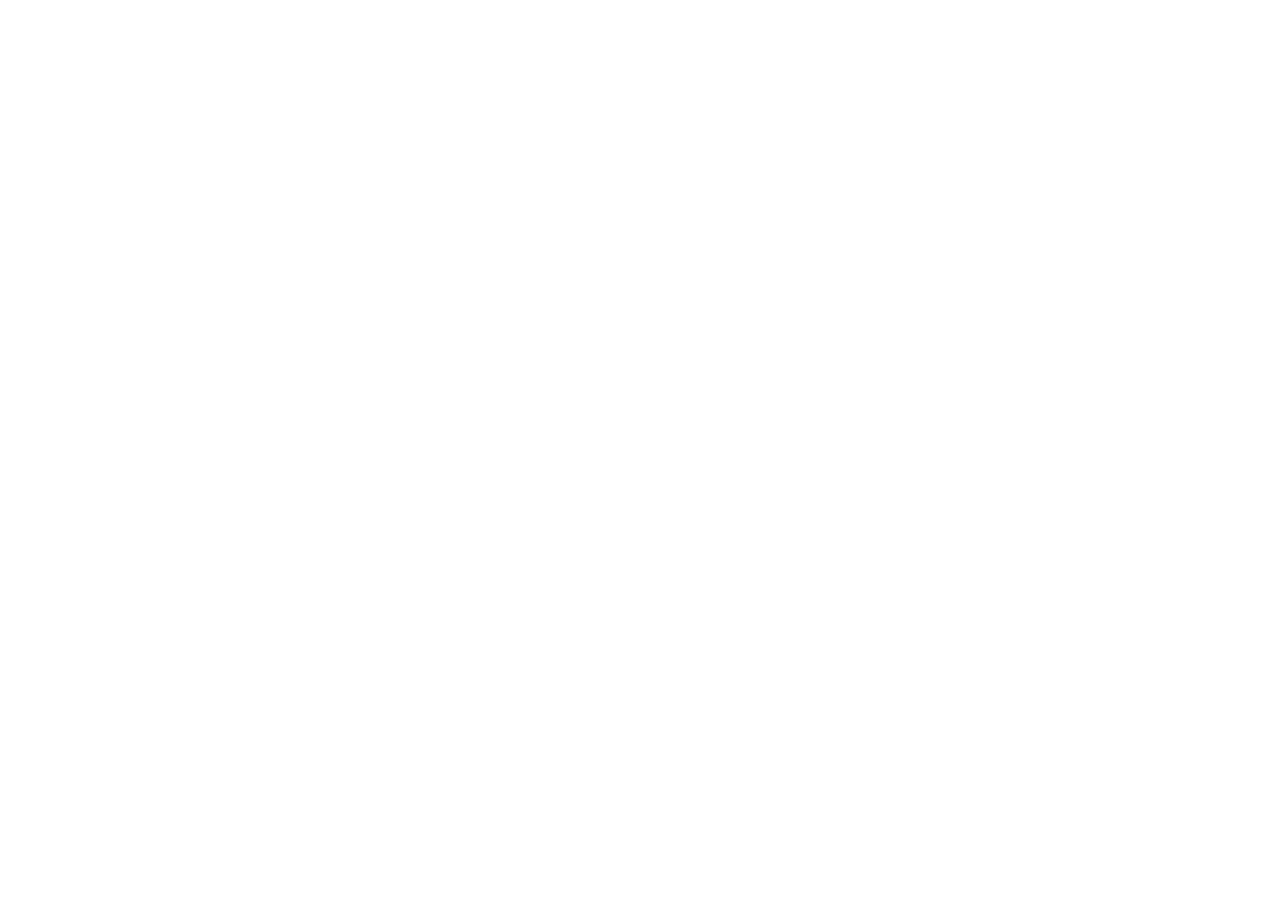
==== index.html @ 6235bc0d "注册和登录功能完成" ====
<!DOCTYPE html>
<html lang="en">
<head>
    <meta charset="UTF-8">
    <meta name="viewport" content="width=device-width, initial-scale=1.0">
    <title>Document</title>
</head>
<body>
    
</body>
</html>
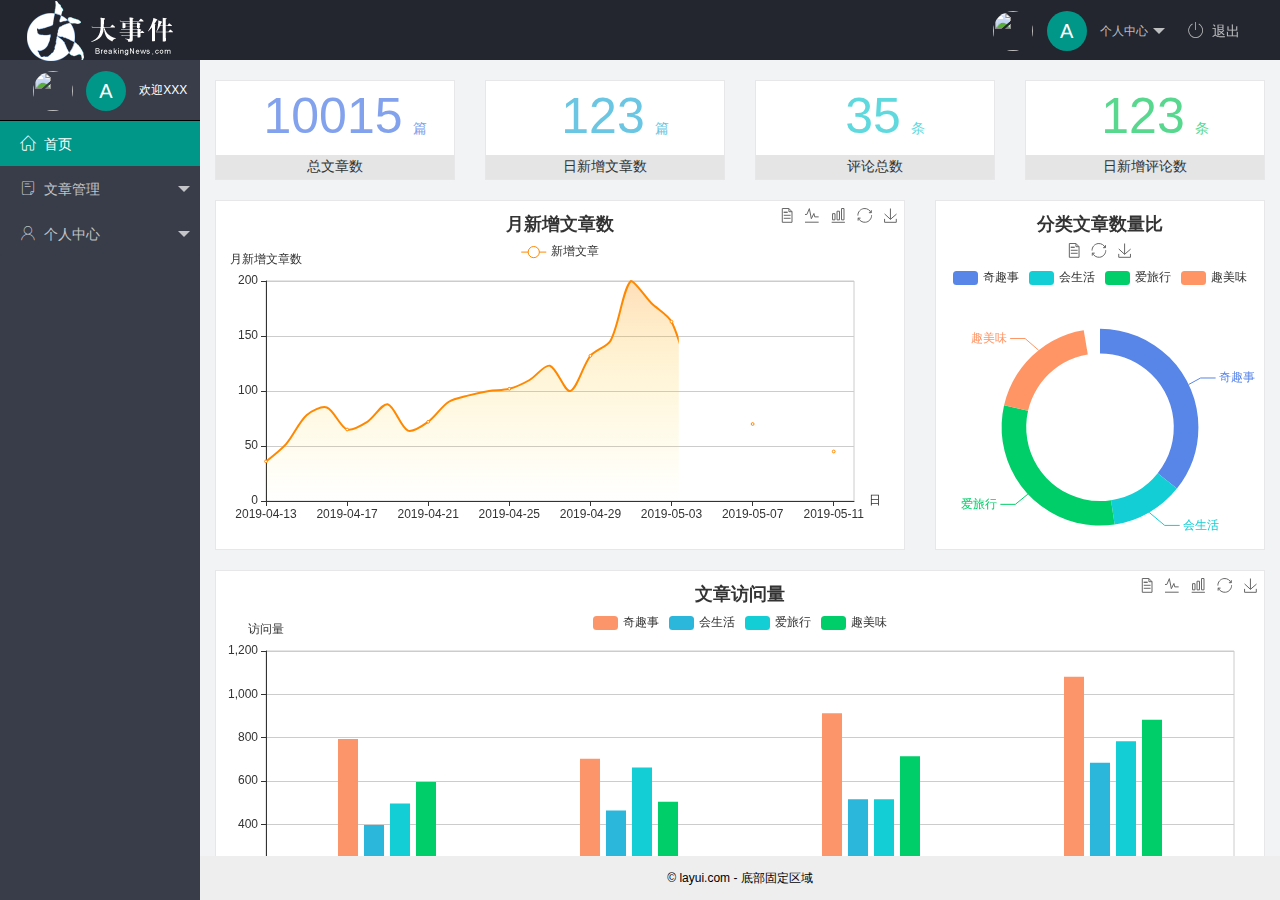
==== commit 7aad724d: "主页功能完成" ====
--- a/index.html
+++ b/index.html
@@ -1,11 +1,97 @@
 <!DOCTYPE html>
-<html lang="en">
+<html>
+
 <head>
-    <meta charset="UTF-8">
-    <meta name="viewport" content="width=device-width, initial-scale=1.0">
-    <title>Document</title>
+    <meta charset="utf-8">
+    <meta name="viewport" content="width=device-width, initial-scale=1, maximum-scale=1">
+    <title>layout 后台大布局 - Layui</title>
+    <!-- 引入layui的 样式 -->
+    <link rel="stylesheet" href="/assets/lib/layui/css/layui.css">
+    <!-- 引入字体图标库 -->
+    <link rel="stylesheet" href="/assets/fonts/iconfont.css">
+    <!-- 引入自己的样式 -->
+    <link rel="stylesheet" href="/assets/css/index.css">
 </head>
-<body>
+
+<body class="layui-layout-body">
+    <div class="layui-layout layui-layout-admin">
+        <div class="layui-header">
+            <!-- 头部左侧 -->
+            <div class="layui-logo">
+                <img src="/assets/images/logo.png" alt="">
+            </div>
+            <!-- 头部区域（可配合layui已有的水平导航） -->
+          
+            <!-- 头部右侧 -->
+            <ul class="layui-nav layui-layout-right">
+                <li class="layui-nav-item">
+                    <a href="javascript:;" class="userinfo">
+                        <img src="http://t.cn/RCzsdCq" class="layui-nav-img">
+                        <span class="text-avatar">A</span>
+                        个人中心
+                    </a>
+                    <dl class="layui-nav-child">
+                        <dd><a href="">基本资料</a></dd>
+                        <dd><a href="">更换头像</a></dd>
+                        <dd><a href="">重置密码</a></dd>
+                    </dl>
+                </li>
+                <li class="layui-nav-item"><a href="javascript:;" id="btnLogout"><span class="iconfont icon-tuichu"></span>退出</a></li>
+            </ul>
+        </div>
+
+        <div class="layui-side layui-bg-black">
+            <div class="layui-side-scroll">
+                <!-- 左侧导航区域（可配合layui已有的垂直导航） -->
+                <!-- 用户信息区 -->
+                <div class="userinfo">
+                    <img src="http://t.cn/RCzsdCq" class="layui-nav-img">
+                    <span class="text-avatar">A</span>
+                    <span id="welcome">欢迎XXX</span>
+                </div>
+                <!-- 互斥标签  收缩兄弟菜单 -->
+                <ul class="layui-nav layui-nav-tree" lay-filter="test" lay-shrink="all">
+                    <li class="layui-nav-item layui-this"><a href="/home/dashboard.html" target="fm"><span class="iconfont icon-home"></span>首页</a></li>
+                    <!-- 去除类  layui-nav-itemed  去除layui-nav-itemed 就不会开始显示 -->
+                    <li class="layui-nav-item ">
+                        <a class="" href="javascript:;"><span class="iconfont icon-16"></span>文章管理</a>
+                        <dl class="layui-nav-child">
+                            <dd><a href="javascript:;"><i class="layui-icon layui-icon-app"></i>文章类别</a></dd>
+                            <dd><a href="javascript:;"><i class="layui-icon layui-icon-app"></i>文章列表</a></dd>
+                            <dd><a href="javascript:;"><i class="layui-icon layui-icon-app"></i>发表文章</a></dd>
+                        </dl>
+                    </li>
+                    <li class="layui-nav-item">
+                        <a href="javascript:;"><span class="iconfont icon-user"></span>个人中心</a>
+                        <dl class="layui-nav-child">
+                            <dd><a href="javascript:;"><i class="layui-icon layui-icon-app"></i>基本资料</a></dd>
+                            <dd><a href="javascript:;"><i class="layui-icon layui-icon-app"></i>更换头像</a></dd>
+                            <dd><a href="javascript:;"><i class="layui-icon layui-icon-app"></i>重置密码</a></dd>
+                        </dl>
+                    </li>
+                </ul>
+            </div>
+        </div>
+
+        <div class="layui-body">
+            <!-- 内容主体区域 -->
+          <iframe name="fm" src="/home/dashboard.html" frameborder="0"></iframe>
+        </div>
+
+        <div class="layui-footer">
+            <!-- 底部固定区域 -->
+            © layui.com - 底部固定区域
+        </div>
+    </div>
+    <!-- 引入layui的js -->
+    <script src="/assets/lib/layui/layui.all.js"></script>
+    <!-- 引入jQuery -->
+    <script src="/assets/lib/jquery.js"></script>
+    <!-- 引入baseAPI -->
+    <script src="/assets/js/baseAPI.js"></script>
+    <!-- 引入自己的js -->
+    <script src="/assets/js/index.js"></script>
     
 </body>
+
 </html>--- a/assets/lib/layui/css/layui.css
+++ b/assets/lib/layui/css/layui.css
@@ -0,0 +1,2 @@
+/** layui-v2.5.5 MIT License By https://www.layui.com */
+ .layui-inline,img{display:inline-block;vertical-align:middle}h1,h2,h3,h4,h5,h6{font-weight:400}.layui-edge,.layui-header,.layui-inline,.layui-main{position:relative}.layui-body,.layui-edge,.layui-elip{overflow:hidden}.layui-btn,.layui-edge,.layui-inline,img{vertical-align:middle}.layui-btn,.layui-disabled,.layui-icon,.layui-unselect{-moz-user-select:none;-webkit-user-select:none;-ms-user-select:none}.layui-elip,.layui-form-checkbox span,.layui-form-pane .layui-form-label{text-overflow:ellipsis;white-space:nowrap}.layui-breadcrumb,.layui-tree-btnGroup{visibility:hidden}blockquote,body,button,dd,div,dl,dt,form,h1,h2,h3,h4,h5,h6,input,li,ol,p,pre,td,textarea,th,ul{margin:0;padding:0;-webkit-tap-highlight-color:rgba(0,0,0,0)}a:active,a:hover{outline:0}img{border:none}li{list-style:none}table{border-collapse:collapse;border-spacing:0}h4,h5,h6{font-size:100%}button,input,optgroup,option,select,textarea{font-family:inherit;font-size:inherit;font-style:inherit;font-weight:inherit;outline:0}pre{white-space:pre-wrap;white-space:-moz-pre-wrap;white-space:-pre-wrap;white-space:-o-pre-wrap;word-wrap:break-word}body{line-height:24px;font:14px Helvetica Neue,Helvetica,PingFang SC,Tahoma,Arial,sans-serif}hr{height:1px;margin:10px 0;border:0;clear:both}a{color:#333;text-decoration:none}a:hover{color:#777}a cite{font-style:normal;*cursor:pointer}.layui-border-box,.layui-border-box *{box-sizing:border-box}.layui-box,.layui-box *{box-sizing:content-box}.layui-clear{clear:both;*zoom:1}.layui-clear:after{content:'\20';clear:both;*zoom:1;display:block;height:0}.layui-inline{*display:inline;*zoom:1}.layui-edge{display:inline-block;width:0;height:0;border-width:6px;border-style:dashed;border-color:transparent}.layui-edge-top{top:-4px;border-bottom-color:#999;border-bottom-style:solid}.layui-edge-right{border-left-color:#999;border-left-style:solid}.layui-edge-bottom{top:2px;border-top-color:#999;border-top-style:solid}.layui-edge-left{border-right-color:#999;border-right-style:solid}.layui-disabled,.layui-disabled:hover{color:#d2d2d2!important;cursor:not-allowed!important}.layui-circle{border-radius:100%}.layui-show{display:block!important}.layui-hide{display:none!important}@font-face{font-family:layui-icon;src:url(../font/iconfont.eot?v=250);src:url(../font/iconfont.eot?v=250#iefix) format('embedded-opentype'),url(../font/iconfont.woff2?v=250) format('woff2'),url(../font/iconfont.woff?v=250) format('woff'),url(../font/iconfont.ttf?v=250) format('truetype'),url(../font/iconfont.svg?v=250#layui-icon) format('svg')}.layui-icon{font-family:layui-icon!important;font-size:16px;font-style:normal;-webkit-font-smoothing:antialiased;-moz-osx-font-smoothing:grayscale}.layui-icon-reply-fill:before{content:"\e611"}.layui-icon-set-fill:before{content:"\e614"}.layui-icon-menu-fill:before{content:"\e60f"}.layui-icon-search:before{content:"\e615"}.layui-icon-share:before{content:"\e641"}.layui-icon-set-sm:before{content:"\e620"}.layui-icon-engine:before{content:"\e628"}.layui-icon-close:before{content:"\1006"}.layui-icon-close-fill:before{content:"\1007"}.layui-icon-chart-screen:before{content:"\e629"}.layui-icon-star:before{content:"\e600"}.layui-icon-circle-dot:before{content:"\e617"}.layui-icon-chat:before{content:"\e606"}.layui-icon-release:before{content:"\e609"}.layui-icon-list:before{content:"\e60a"}.layui-icon-chart:before{content:"\e62c"}.layui-icon-ok-circle:before{content:"\1005"}.layui-icon-layim-theme:before{content:"\e61b"}.layui-icon-table:before{content:"\e62d"}.layui-icon-right:before{content:"\e602"}.layui-icon-left:before{content:"\e603"}.layui-icon-cart-simple:before{content:"\e698"}.layui-icon-face-cry:before{content:"\e69c"}.layui-icon-face-smile:before{content:"\e6af"}.layui-icon-survey:before{content:"\e6b2"}.layui-icon-tree:before{content:"\e62e"}.layui-icon-upload-circle:before{content:"\e62f"}.layui-icon-add-circle:before{content:"\e61f"}.layui-icon-download-circle:before{content:"\e601"}.layui-icon-templeate-1:before{content:"\e630"}.layui-icon-util:before{content:"\e631"}.layui-icon-face-surprised:before{content:"\e664"}.layui-icon-edit:before{content:"\e642"}.layui-icon-speaker:before{content:"\e645"}.layui-icon-down:before{content:"\e61a"}.layui-icon-file:before{content:"\e621"}.layui-icon-layouts:before{content:"\e632"}.layui-icon-rate-half:before{content:"\e6c9"}.layui-icon-add-circle-fine:before{content:"\e608"}.layui-icon-prev-circle:before{content:"\e633"}.layui-icon-read:before{content:"\e705"}.layui-icon-404:before{content:"\e61c"}.layui-icon-carousel:before{content:"\e634"}.layui-icon-help:before{content:"\e607"}.layui-icon-code-circle:before{content:"\e635"}.layui-icon-water:before{content:"\e636"}.layui-icon-username:before{content:"\e66f"}.layui-icon-find-fill:before{content:"\e670"}.layui-icon-about:before{content:"\e60b"}.layui-icon-location:before{content:"\e715"}.layui-icon-up:before{content:"\e619"}.layui-icon-pause:before{content:"\e651"}.layui-icon-date:before{content:"\e637"}.layui-icon-layim-uploadfile:before{content:"\e61d"}.layui-icon-delete:before{content:"\e640"}.layui-icon-play:before{content:"\e652"}.layui-icon-top:before{content:"\e604"}.layui-icon-friends:before{content:"\e612"}.layui-icon-refresh-3:before{content:"\e9aa"}.layui-icon-ok:before{content:"\e605"}.layui-icon-layer:before{content:"\e638"}.layui-icon-face-smile-fine:before{content:"\e60c"}.layui-icon-dollar:before{content:"\e659"}.layui-icon-group:before{content:"\e613"}.layui-icon-layim-download:before{content:"\e61e"}.layui-icon-picture-fine:before{content:"\e60d"}.layui-icon-link:before{content:"\e64c"}.layui-icon-diamond:before{content:"\e735"}.layui-icon-log:before{content:"\e60e"}.layui-icon-rate-solid:before{content:"\e67a"}.layui-icon-fonts-del:before{content:"\e64f"}.layui-icon-unlink:before{content:"\e64d"}.layui-icon-fonts-clear:before{content:"\e639"}.layui-icon-triangle-r:before{content:"\e623"}.layui-icon-circle:before{content:"\e63f"}.layui-icon-radio:before{content:"\e643"}.layui-icon-align-center:before{content:"\e647"}.layui-icon-align-right:before{content:"\e648"}.layui-icon-align-left:before{content:"\e649"}.layui-icon-loading-1:before{content:"\e63e"}.layui-icon-return:before{content:"\e65c"}.layui-icon-fonts-strong:before{content:"\e62b"}.layui-icon-upload:before{content:"\e67c"}.layui-icon-dialogue:before{content:"\e63a"}.layui-icon-video:before{content:"\e6ed"}.layui-icon-headset:before{content:"\e6fc"}.layui-icon-cellphone-fine:before{content:"\e63b"}.layui-icon-add-1:before{content:"\e654"}.layui-icon-face-smile-b:before{content:"\e650"}.layui-icon-fonts-html:before{content:"\e64b"}.layui-icon-form:before{content:"\e63c"}.layui-icon-cart:before{content:"\e657"}.layui-icon-camera-fill:before{content:"\e65d"}.layui-icon-tabs:before{content:"\e62a"}.layui-icon-fonts-code:before{content:"\e64e"}.layui-icon-fire:before{content:"\e756"}.layui-icon-set:before{content:"\e716"}.layui-icon-fonts-u:before{content:"\e646"}.layui-icon-triangle-d:before{content:"\e625"}.layui-icon-tips:before{content:"\e702"}.layui-icon-picture:before{content:"\e64a"}.layui-icon-more-vertical:before{content:"\e671"}.layui-icon-flag:before{content:"\e66c"}.layui-icon-loading:before{content:"\e63d"}.layui-icon-fonts-i:before{content:"\e644"}.layui-icon-refresh-1:before{content:"\e666"}.layui-icon-rmb:before{content:"\e65e"}.layui-icon-home:before{content:"\e68e"}.layui-icon-user:before{content:"\e770"}.layui-icon-notice:before{content:"\e667"}.layui-icon-login-weibo:before{content:"\e675"}.layui-icon-voice:before{content:"\e688"}.layui-icon-upload-drag:before{content:"\e681"}.layui-icon-login-qq:before{content:"\e676"}.layui-icon-snowflake:before{content:"\e6b1"}.layui-icon-file-b:before{content:"\e655"}.layui-icon-template:before{content:"\e663"}.layui-icon-auz:before{content:"\e672"}.layui-icon-console:before{content:"\e665"}.layui-icon-app:before{content:"\e653"}.layui-icon-prev:before{content:"\e65a"}.layui-icon-website:before{content:"\e7ae"}.layui-icon-next:before{content:"\e65b"}.layui-icon-component:before{content:"\e857"}.layui-icon-more:before{content:"\e65f"}.layui-icon-login-wechat:before{content:"\e677"}.layui-icon-shrink-right:before{content:"\e668"}.layui-icon-spread-left:before{content:"\e66b"}.layui-icon-camera:before{content:"\e660"}.layui-icon-note:before{content:"\e66e"}.layui-icon-refresh:before{content:"\e669"}.layui-icon-female:before{content:"\e661"}.layui-icon-male:before{content:"\e662"}.layui-icon-password:before{content:"\e673"}.layui-icon-senior:before{content:"\e674"}.layui-icon-theme:before{content:"\e66a"}.layui-icon-tread:before{content:"\e6c5"}.layui-icon-praise:before{content:"\e6c6"}.layui-icon-star-fill:before{content:"\e658"}.layui-icon-rate:before{content:"\e67b"}.layui-icon-template-1:before{content:"\e656"}.layui-icon-vercode:before{content:"\e679"}.layui-icon-cellphone:before{content:"\e678"}.layui-icon-screen-full:before{content:"\e622"}.layui-icon-screen-restore:before{content:"\e758"}.layui-icon-cols:before{content:"\e610"}.layui-icon-export:before{content:"\e67d"}.layui-icon-print:before{content:"\e66d"}.layui-icon-slider:before{content:"\e714"}.layui-icon-addition:before{content:"\e624"}.layui-icon-subtraction:before{content:"\e67e"}.layui-icon-service:before{content:"\e626"}.layui-icon-transfer:before{content:"\e691"}.layui-main{width:1140px;margin:0 auto}.layui-header{z-index:1000;height:60px}.layui-header a:hover{transition:all .5s;-webkit-transition:all .5s}.layui-side{position:fixed;left:0;top:0;bottom:0;z-index:999;width:200px;overflow-x:hidden}.layui-side-scroll{position:relative;width:220px;height:100%;overflow-x:hidden}.layui-body{position:absolute;left:200px;right:0;top:0;bottom:0;z-index:998;width:auto;overflow-y:auto;box-sizing:border-box}.layui-layout-body{overflow:hidden}.layui-layout-admin .layui-header{background-color:#23262E}.layui-layout-admin .layui-side{top:60px;width:200px;overflow-x:hidden}.layui-layout-admin .layui-body{position:fixed;top:60px;bottom:44px}.layui-layout-admin .layui-main{width:auto;margin:0 15px}.layui-layout-admin .layui-footer{position:fixed;left:200px;right:0;bottom:0;height:44px;line-height:44px;padding:0 15px;background-color:#eee}.layui-layout-admin .layui-logo{position:absolute;left:0;top:0;width:200px;height:100%;line-height:60px;text-align:center;color:#009688;font-size:16px}.layui-layout-admin .layui-header .layui-nav{background:0 0}.layui-layout-left{position:absolute!important;left:200px;top:0}.layui-layout-right{position:absolute!important;right:0;top:0}.layui-container{position:relative;margin:0 auto;padding:0 15px;box-sizing:border-box}.layui-fluid{position:relative;margin:0 auto;padding:0 15px}.layui-row:after,.layui-row:before{content:'';display:block;clear:both}.layui-col-lg1,.layui-col-lg10,.layui-col-lg11,.layui-col-lg12,.layui-col-lg2,.layui-col-lg3,.layui-col-lg4,.layui-col-lg5,.layui-col-lg6,.layui-col-lg7,.layui-col-lg8,.layui-col-lg9,.layui-col-md1,.layui-col-md10,.layui-col-md11,.layui-col-md12,.layui-col-md2,.layui-col-md3,.layui-col-md4,.layui-col-md5,.layui-col-md6,.layui-col-md7,.layui-col-md8,.layui-col-md9,.layui-col-sm1,.layui-col-sm10,.layui-col-sm11,.layui-col-sm12,.layui-col-sm2,.layui-col-sm3,.layui-col-sm4,.layui-col-sm5,.layui-col-sm6,.layui-col-sm7,.layui-col-sm8,.layui-col-sm9,.layui-col-xs1,.layui-col-xs10,.layui-col-xs11,.layui-col-xs12,.layui-col-xs2,.layui-col-xs3,.layui-col-xs4,.layui-col-xs5,.layui-col-xs6,.layui-col-xs7,.layui-col-xs8,.layui-col-xs9{position:relative;display:block;box-sizing:border-box}.layui-col-xs1,.layui-col-xs10,.layui-col-xs11,.layui-col-xs12,.layui-col-xs2,.layui-col-xs3,.layui-col-xs4,.layui-col-xs5,.layui-col-xs6,.layui-col-xs7,.layui-col-xs8,.layui-col-xs9{float:left}.layui-col-xs1{width:8.33333333%}.layui-col-xs2{width:16.66666667%}.layui-col-xs3{width:25%}.layui-col-xs4{width:33.33333333%}.layui-col-xs5{width:41.66666667%}.layui-col-xs6{width:50%}.layui-col-xs7{width:58.33333333%}.layui-col-xs8{width:66.66666667%}.layui-col-xs9{width:75%}.layui-col-xs10{width:83.33333333%}.layui-col-xs11{width:91.66666667%}.layui-col-xs12{width:100%}.layui-col-xs-offset1{margin-left:8.33333333%}.layui-col-xs-offset2{margin-left:16.66666667%}.layui-col-xs-offset3{margin-left:25%}.layui-col-xs-offset4{margin-left:33.33333333%}.layui-col-xs-offset5{margin-left:41.66666667%}.layui-col-xs-offset6{margin-left:50%}.layui-col-xs-offset7{margin-left:58.33333333%}.layui-col-xs-offset8{margin-left:66.66666667%}.layui-col-xs-offset9{margin-left:75%}.layui-col-xs-offset10{margin-left:83.33333333%}.layui-col-xs-offset11{margin-left:91.66666667%}.layui-col-xs-offset12{margin-left:100%}@media screen and (max-width:768px){.layui-hide-xs{display:none!important}.layui-show-xs-block{display:block!important}.layui-show-xs-inline{display:inline!important}.layui-show-xs-inline-block{display:inline-block!important}}@media screen and (min-width:768px){.layui-container{width:750px}.layui-hide-sm{display:none!important}.layui-show-sm-block{display:block!important}.layui-show-sm-inline{display:inline!important}.layui-show-sm-inline-block{display:inline-block!important}.layui-col-sm1,.layui-col-sm10,.layui-col-sm11,.layui-col-sm12,.layui-col-sm2,.layui-col-sm3,.layui-col-sm4,.layui-col-sm5,.layui-col-sm6,.layui-col-sm7,.layui-col-sm8,.layui-col-sm9{float:left}.layui-col-sm1{width:8.33333333%}.layui-col-sm2{width:16.66666667%}.layui-col-sm3{width:25%}.layui-col-sm4{width:33.33333333%}.layui-col-sm5{width:41.66666667%}.layui-col-sm6{width:50%}.layui-col-sm7{width:58.33333333%}.layui-col-sm8{width:66.66666667%}.layui-col-sm9{width:75%}.layui-col-sm10{width:83.33333333%}.layui-col-sm11{width:91.66666667%}.layui-col-sm12{width:100%}.layui-col-sm-offset1{margin-left:8.33333333%}.layui-col-sm-offset2{margin-left:16.66666667%}.layui-col-sm-offset3{margin-left:25%}.layui-col-sm-offset4{margin-left:33.33333333%}.layui-col-sm-offset5{margin-left:41.66666667%}.layui-col-sm-offset6{margin-left:50%}.layui-col-sm-offset7{margin-left:58.33333333%}.layui-col-sm-offset8{margin-left:66.66666667%}.layui-col-sm-offset9{margin-left:75%}.layui-col-sm-offset10{margin-left:83.33333333%}.layui-col-sm-offset11{margin-left:91.66666667%}.layui-col-sm-offset12{margin-left:100%}}@media screen and (min-width:992px){.layui-container{width:970px}.layui-hide-md{display:none!important}.layui-show-md-block{display:block!important}.layui-show-md-inline{display:inline!important}.layui-show-md-inline-block{display:inline-block!important}.layui-col-md1,.layui-col-md10,.layui-col-md11,.layui-col-md12,.layui-col-md2,.layui-col-md3,.layui-col-md4,.layui-col-md5,.layui-col-md6,.layui-col-md7,.layui-col-md8,.layui-col-md9{float:left}.layui-col-md1{width:8.33333333%}.layui-col-md2{width:16.66666667%}.layui-col-md3{width:25%}.layui-col-md4{width:33.33333333%}.layui-col-md5{width:41.66666667%}.layui-col-md6{width:50%}.layui-col-md7{width:58.33333333%}.layui-col-md8{width:66.66666667%}.layui-col-md9{width:75%}.layui-col-md10{width:83.33333333%}.layui-col-md11{width:91.66666667%}.layui-col-md12{width:100%}.layui-col-md-offset1{margin-left:8.33333333%}.layui-col-md-offset2{margin-left:16.66666667%}.layui-col-md-offset3{margin-left:25%}.layui-col-md-offset4{margin-left:33.33333333%}.layui-col-md-offset5{margin-left:41.66666667%}.layui-col-md-offset6{margin-left:50%}.layui-col-md-offset7{margin-left:58.33333333%}.layui-col-md-offset8{margin-left:66.66666667%}.layui-col-md-offset9{margin-left:75%}.layui-col-md-offset10{margin-left:83.33333333%}.layui-col-md-offset11{margin-left:91.66666667%}.layui-col-md-offset12{margin-left:100%}}@media screen and (min-width:1200px){.layui-container{width:1170px}.layui-hide-lg{display:none!important}.layui-show-lg-block{display:block!important}.layui-show-lg-inline{display:inline!important}.layui-show-lg-inline-block{display:inline-block!important}.layui-col-lg1,.layui-col-lg10,.layui-col-lg11,.layui-col-lg12,.layui-col-lg2,.layui-col-lg3,.layui-col-lg4,.layui-col-lg5,.layui-col-lg6,.layui-col-lg7,.layui-col-lg8,.layui-col-lg9{float:left}.layui-col-lg1{width:8.33333333%}.layui-col-lg2{width:16.66666667%}.layui-col-lg3{width:25%}.layui-col-lg4{width:33.33333333%}.layui-col-lg5{width:41.66666667%}.layui-col-lg6{width:50%}.layui-col-lg7{width:58.33333333%}.layui-col-lg8{width:66.66666667%}.layui-col-lg9{width:75%}.layui-col-lg10{width:83.33333333%}.layui-col-lg11{width:91.66666667%}.layui-col-lg12{width:100%}.layui-col-lg-offset1{margin-left:8.33333333%}.layui-col-lg-offset2{margin-left:16.66666667%}.layui-col-lg-offset3{margin-left:25%}.layui-col-lg-offset4{margin-left:33.33333333%}.layui-col-lg-offset5{margin-left:41.66666667%}.layui-col-lg-offset6{margin-left:50%}.layui-col-lg-offset7{margin-left:58.33333333%}.layui-col-lg-offset8{margin-left:66.66666667%}.layui-col-lg-offset9{margin-left:75%}.layui-col-lg-offset10{margin-left:83.33333333%}.layui-col-lg-offset11{margin-left:91.66666667%}.layui-col-lg-offset12{margin-left:100%}}.layui-col-space1{margin:-.5px}.layui-col-space1>*{padding:.5px}.layui-col-space3{margin:-1.5px}.layui-col-space3>*{padding:1.5px}.layui-col-space5{margin:-2.5px}.layui-col-space5>*{padding:2.5px}.layui-col-space8{margin:-3.5px}.layui-col-space8>*{padding:3.5px}.layui-col-space10{margin:-5px}.layui-col-space10>*{padding:5px}.layui-col-space12{margin:-6px}.layui-col-space12>*{padding:6px}.layui-col-space15{margin:-7.5px}.layui-col-space15>*{padding:7.5px}.layui-col-space18{margin:-9px}.layui-col-space18>*{padding:9px}.layui-col-space20{margin:-10px}.layui-col-space20>*{padding:10px}.layui-col-space22{margin:-11px}.layui-col-space22>*{padding:11px}.layui-col-space25{margin:-12.5px}.layui-col-space25>*{padding:12.5px}.layui-col-space30{margin:-15px}.layui-col-space30>*{padding:15px}.layui-btn,.layui-input,.layui-select,.layui-textarea,.layui-upload-button{outline:0;-webkit-appearance:none;transition:all .3s;-webkit-transition:all .3s;box-sizing:border-box}.layui-elem-quote{margin-bottom:10px;padding:15px;line-height:22px;border-left:5px solid #009688;border-radius:0 2px 2px 0;background-color:#f2f2f2}.layui-quote-nm{border-style:solid;border-width:1px 1px 1px 5px;background:0 0}.layui-elem-field{margin-bottom:10px;padding:0;border-width:1px;border-style:solid}.layui-elem-field legend{margin-left:20px;padding:0 10px;font-size:20px;font-weight:300}.layui-field-title{margin:10px 0 20px;border-width:1px 0 0}.layui-field-box{padding:10px 15px}.layui-field-title .layui-field-box{padding:10px 0}.layui-progress{position:relative;height:6px;border-radius:20px;background-color:#e2e2e2}.layui-progress-bar{position:absolute;left:0;top:0;width:0;max-width:100%;height:6px;border-radius:20px;text-align:right;background-color:#5FB878;transition:all .3s;-webkit-transition:all .3s}.layui-progress-big,.layui-progress-big .layui-progress-bar{height:18px;line-height:18px}.layui-progress-text{position:relative;top:-20px;line-height:18px;font-size:12px;color:#666}.layui-progress-big .layui-progress-text{position:static;padding:0 10px;color:#fff}.layui-collapse{border-width:1px;border-style:solid;border-radius:2px}.layui-colla-content,.layui-colla-item{border-top-width:1px;border-top-style:solid}.layui-colla-item:first-child{border-top:none}.layui-colla-title{position:relative;height:42px;line-height:42px;padding:0 15px 0 35px;color:#333;background-color:#f2f2f2;cursor:pointer;font-size:14px;overflow:hidden}.layui-colla-content{display:none;padding:10px 15px;line-height:22px;color:#666}.layui-colla-icon{position:absolute;left:15px;top:0;font-size:14px}.layui-card{margin-bottom:15px;border-radius:2px;background-color:#fff;box-shadow:0 1px 2px 0 rgba(0,0,0,.05)}.layui-card:last-child{margin-bottom:0}.layui-card-header{position:relative;height:42px;line-height:42px;padding:0 15px;border-bottom:1px solid #f6f6f6;color:#333;border-radius:2px 2px 0 0;font-size:14px}.layui-bg-black,.layui-bg-blue,.layui-bg-cyan,.layui-bg-green,.layui-bg-orange,.layui-bg-red{color:#fff!important}.layui-card-body{position:relative;padding:10px 15px;line-height:24px}.layui-card-body[pad15]{padding:15px}.layui-card-body[pad20]{padding:20px}.layui-card-body .layui-table{margin:5px 0}.layui-card .layui-tab{margin:0}.layui-panel-window{position:relative;padding:15px;border-radius:0;border-top:5px solid #E6E6E6;background-color:#fff}.layui-auxiliar-moving{position:fixed;left:0;right:0;top:0;bottom:0;width:100%;height:100%;background:0 0;z-index:9999999999}.layui-form-label,.layui-form-mid,.layui-form-select,.layui-input-block,.layui-input-inline,.layui-textarea{position:relative}.layui-bg-red{background-color:#FF5722!important}.layui-bg-orange{background-color:#FFB800!important}.layui-bg-green{background-color:#009688!important}.layui-bg-cyan{background-color:#2F4056!important}.layui-bg-blue{background-color:#1E9FFF!important}.layui-bg-black{background-color:#393D49!important}.layui-bg-gray{background-color:#eee!important;color:#666!important}.layui-badge-rim,.layui-colla-content,.layui-colla-item,.layui-collapse,.layui-elem-field,.layui-form-pane .layui-form-item[pane],.layui-form-pane .layui-form-label,.layui-input,.layui-layedit,.layui-layedit-tool,.layui-quote-nm,.layui-select,.layui-tab-bar,.layui-tab-card,.layui-tab-title,.layui-tab-title .layui-this:after,.layui-textarea{border-color:#e6e6e6}.layui-timeline-item:before,hr{background-color:#e6e6e6}.layui-text{line-height:22px;font-size:14px;color:#666}.layui-text h1,.layui-text h2,.layui-text h3{font-weight:500;color:#333}.layui-text h1{font-size:30px}.layui-text h2{font-size:24px}.layui-text h3{font-size:18px}.layui-text a:not(.layui-btn){color:#01AAED}.layui-text a:not(.layui-btn):hover{text-decoration:underline}.layui-text ul{padding:5px 0 5px 15px}.layui-text ul li{margin-top:5px;list-style-type:disc}.layui-text em,.layui-word-aux{color:#999!important;padding:0 5px!important}.layui-btn{display:inline-block;height:38px;line-height:38px;padding:0 18px;background-color:#009688;color:#fff;white-space:nowrap;text-align:center;font-size:14px;border:none;border-radius:2px;cursor:pointer}.layui-btn:hover{opacity:.8;filter:alpha(opacity=80);color:#fff}.layui-btn:active{opacity:1;filter:alpha(opacity=100)}.layui-btn+.layui-btn{margin-left:10px}.layui-btn-container{font-size:0}.layui-btn-container .layui-btn{margin-right:10px;margin-bottom:10px}.layui-btn-container .layui-btn+.layui-btn{margin-left:0}.layui-table .layui-btn-container .layui-btn{margin-bottom:9px}.layui-btn-radius{border-radius:100px}.layui-btn .layui-icon{margin-right:3px;font-size:18px;vertical-align:bottom;vertical-align:middle\9}.layui-btn-primary{border:1px solid #C9C9C9;background-color:#fff;color:#555}.layui-btn-primary:hover{border-color:#009688;color:#333}.layui-btn-normal{background-color:#1E9FFF}.layui-btn-warm{background-color:#FFB800}.layui-btn-danger{background-color:#FF5722}.layui-btn-checked{background-color:#5FB878}.layui-btn-disabled,.layui-btn-disabled:active,.layui-btn-disabled:hover{border:1px solid #e6e6e6;background-color:#FBFBFB;color:#C9C9C9;cursor:not-allowed;opacity:1}.layui-btn-lg{height:44px;line-height:44px;padding:0 25px;font-size:16px}.layui-btn-sm{height:30px;line-height:30px;padding:0 10px;font-size:12px}.layui-btn-sm i{font-size:16px!important}.layui-btn-xs{height:22px;line-height:22px;padding:0 5px;font-size:12px}.layui-btn-xs i{font-size:14px!important}.layui-btn-group{display:inline-block;vertical-align:middle;font-size:0}.layui-btn-group .layui-btn{margin-left:0!important;margin-right:0!important;border-left:1px solid rgba(255,255,255,.5);border-radius:0}.layui-btn-group .layui-btn-primary{border-left:none}.layui-btn-group .layui-btn-primary:hover{border-color:#C9C9C9;color:#009688}.layui-btn-group .layui-btn:first-child{border-left:none;border-radius:2px 0 0 2px}.layui-btn-group .layui-btn-primary:first-child{border-left:1px solid #c9c9c9}.layui-btn-group .layui-btn:last-child{border-radius:0 2px 2px 0}.layui-btn-group .layui-btn+.layui-btn{margin-left:0}.layui-btn-group+.layui-btn-group{margin-left:10px}.layui-btn-fluid{width:100%}.layui-input,.layui-select,.layui-textarea{height:38px;line-height:1.3;line-height:38px\9;border-width:1px;border-style:solid;background-color:#fff;border-radius:2px}.layui-input::-webkit-input-placeholder,.layui-select::-webkit-input-placeholder,.layui-textarea::-webkit-input-placeholder{line-height:1.3}.layui-input,.layui-textarea{display:block;width:100%;padding-left:10px}.layui-input:hover,.layui-textarea:hover{border-color:#D2D2D2!important}.layui-input:focus,.layui-textarea:focus{border-color:#C9C9C9!important}.layui-textarea{min-height:100px;height:auto;line-height:20px;padding:6px 10px;resize:vertical}.layui-select{padding:0 10px}.layui-form input[type=checkbox],.layui-form input[type=radio],.layui-form select{display:none}.layui-form [lay-ignore]{display:initial}.layui-form-item{margin-bottom:15px;clear:both;*zoom:1}.layui-form-item:after{content:'\20';clear:both;*zoom:1;display:block;height:0}.layui-form-label{float:left;display:block;padding:9px 15px;width:80px;font-weight:400;line-height:20px;text-align:right}.layui-form-label-col{display:block;float:none;padding:9px 0;line-height:20px;text-align:left}.layui-form-item .layui-inline{margin-bottom:5px;margin-right:10px}.layui-input-block{margin-left:110px;min-height:36px}.layui-input-inline{display:inline-block;vertical-align:middle}.layui-form-item .layui-input-inline{float:left;width:190px;margin-right:10px}.layui-form-text .layui-input-inline{width:auto}.layui-form-mid{float:left;display:block;padding:9px 0!important;line-height:20px;margin-right:10px}.layui-form-danger+.layui-form-select .layui-input,.layui-form-danger:focus{border-color:#FF5722!important}.layui-form-select .layui-input{padding-right:30px;cursor:pointer}.layui-form-select .layui-edge{position:absolute;right:10px;top:50%;margin-top:-3px;cursor:pointer;border-width:6px;border-top-color:#c2c2c2;border-top-style:solid;transition:all .3s;-webkit-transition:all .3s}.layui-form-select dl{display:none;position:absolute;left:0;top:42px;padding:5px 0;z-index:899;min-width:100%;border:1px solid #d2d2d2;max-height:300px;overflow-y:auto;background-color:#fff;border-radius:2px;box-shadow:0 2px 4px rgba(0,0,0,.12);box-sizing:border-box}.layui-form-select dl dd,.layui-form-select dl dt{padding:0 10px;line-height:36px;white-space:nowrap;overflow:hidden;text-overflow:ellipsis}.layui-form-select dl dt{font-size:12px;color:#999}.layui-form-select dl dd{cursor:pointer}.layui-form-select dl dd:hover{background-color:#f2f2f2;-webkit-transition:.5s all;transition:.5s all}.layui-form-select .layui-select-group dd{padding-left:20px}.layui-form-select dl dd.layui-select-tips{padding-left:10px!important;color:#999}.layui-form-select dl dd.layui-this{background-color:#5FB878;color:#fff}.layui-form-checkbox,.layui-form-select dl dd.layui-disabled{background-color:#fff}.layui-form-selected dl{display:block}.layui-form-checkbox,.layui-form-checkbox *,.layui-form-switch{display:inline-block;vertical-align:middle}.layui-form-selected .layui-edge{margin-top:-9px;-webkit-transform:rotate(180deg);transform:rotate(180deg);margin-top:-3px\9}:root .layui-form-selected .layui-edge{margin-top:-9px\0/IE9}.layui-form-selectup dl{top:auto;bottom:42px}.layui-select-none{margin:5px 0;text-align:center;color:#999}.layui-select-disabled .layui-disabled{border-color:#eee!important}.layui-select-disabled .layui-edge{border-top-color:#d2d2d2}.layui-form-checkbox{position:relative;height:30px;line-height:30px;margin-right:10px;padding-right:30px;cursor:pointer;font-size:0;-webkit-transition:.1s linear;transition:.1s linear;box-sizing:border-box}.layui-form-checkbox span{padding:0 10px;height:100%;font-size:14px;border-radius:2px 0 0 2px;background-color:#d2d2d2;color:#fff;overflow:hidden}.layui-form-checkbox:hover span{background-color:#c2c2c2}.layui-form-checkbox i{position:absolute;right:0;top:0;width:30px;height:28px;border:1px solid #d2d2d2;border-left:none;border-radius:0 2px 2px 0;color:#fff;font-size:20px;text-align:center}.layui-form-checkbox:hover i{border-color:#c2c2c2;color:#c2c2c2}.layui-form-checked,.layui-form-checked:hover{border-color:#5FB878}.layui-form-checked span,.layui-form-checked:hover span{background-color:#5FB878}.layui-form-checked i,.layui-form-checked:hover i{color:#5FB878}.layui-form-item .layui-form-checkbox{margin-top:4px}.layui-form-checkbox[lay-skin=primary]{height:auto!important;line-height:normal!important;min-width:18px;min-height:18px;border:none!important;margin-right:0;padding-left:28px;padding-right:0;background:0 0}.layui-form-checkbox[lay-skin=primary] span{padding-left:0;padding-right:15px;line-height:18px;background:0 0;color:#666}.layui-form-checkbox[lay-skin=primary] i{right:auto;left:0;width:16px;height:16px;line-height:16px;border:1px solid #d2d2d2;font-size:12px;border-radius:2px;background-color:#fff;-webkit-transition:.1s linear;transition:.1s linear}.layui-form-checkbox[lay-skin=primary]:hover i{border-color:#5FB878;color:#fff}.layui-form-checked[lay-skin=primary] i{border-color:#5FB878!important;background-color:#5FB878;color:#fff}.layui-checkbox-disbaled[lay-skin=primary] span{background:0 0!important;color:#c2c2c2}.layui-checkbox-disbaled[lay-skin=primary]:hover i{border-color:#d2d2d2}.layui-form-item .layui-form-checkbox[lay-skin=primary]{margin-top:10px}.layui-form-switch{position:relative;height:22px;line-height:22px;min-width:35px;padding:0 5px;margin-top:8px;border:1px solid #d2d2d2;border-radius:20px;cursor:pointer;background-color:#fff;-webkit-transition:.1s linear;transition:.1s linear}.layui-form-switch i{position:absolute;left:5px;top:3px;width:16px;height:16px;border-radius:20px;background-color:#d2d2d2;-webkit-transition:.1s linear;transition:.1s linear}.layui-form-switch em{position:relative;top:0;width:25px;margin-left:21px;padding:0!important;text-align:center!important;color:#999!important;font-style:normal!important;font-size:12px}.layui-form-onswitch{border-color:#5FB878;background-color:#5FB878}.layui-checkbox-disbaled,.layui-checkbox-disbaled i{border-color:#e2e2e2!important}.layui-form-onswitch i{left:100%;margin-left:-21px;background-color:#fff}.layui-form-onswitch em{margin-left:5px;margin-right:21px;color:#fff!important}.layui-checkbox-disbaled span{background-color:#e2e2e2!important}.layui-checkbox-disbaled:hover i{color:#fff!important}[lay-radio]{display:none}.layui-form-radio,.layui-form-radio *{display:inline-block;vertical-align:middle}.layui-form-radio{line-height:28px;margin:6px 10px 0 0;padding-right:10px;cursor:pointer;font-size:0}.layui-form-radio *{font-size:14px}.layui-form-radio>i{margin-right:8px;font-size:22px;color:#c2c2c2}.layui-form-radio>i:hover,.layui-form-radioed>i{color:#5FB878}.layui-radio-disbaled>i{color:#e2e2e2!important}.layui-form-pane .layui-form-label{width:110px;padding:8px 15px;height:38px;line-height:20px;border-width:1px;border-style:solid;border-radius:2px 0 0 2px;text-align:center;background-color:#FBFBFB;overflow:hidden;box-sizing:border-box}.layui-form-pane .layui-input-inline{margin-left:-1px}.layui-form-pane .layui-input-block{margin-left:110px;left:-1px}.layui-form-pane .layui-input{border-radius:0 2px 2px 0}.layui-form-pane .layui-form-text .layui-form-label{float:none;width:100%;border-radius:2px;box-sizing:border-box;text-align:left}.layui-form-pane .layui-form-text .layui-input-inline{display:block;margin:0;top:-1px;clear:both}.layui-form-pane .layui-form-text .layui-input-block{margin:0;left:0;top:-1px}.layui-form-pane .layui-form-text .layui-textarea{min-height:100px;border-radius:0 0 2px 2px}.layui-form-pane .layui-form-checkbox{margin:4px 0 4px 10px}.layui-form-pane .layui-form-radio,.layui-form-pane .layui-form-switch{margin-top:6px;margin-left:10px}.layui-form-pane .layui-form-item[pane]{position:relative;border-width:1px;border-style:solid}.layui-form-pane .layui-form-item[pane] .layui-form-label{position:absolute;left:0;top:0;height:100%;border-width:0 1px 0 0}.layui-form-pane .layui-form-item[pane] .layui-input-inline{margin-left:110px}@media screen and (max-width:450px){.layui-form-item .layui-form-label{text-overflow:ellipsis;overflow:hidden;white-space:nowrap}.layui-form-item .layui-inline{display:block;margin-right:0;margin-bottom:20px;clear:both}.layui-form-item .layui-inline:after{content:'\20';clear:both;display:block;height:0}.layui-form-item .layui-input-inline{display:block;float:none;left:-3px;width:auto;margin:0 0 10px 112px}.layui-form-item .layui-input-inline+.layui-form-mid{margin-left:110px;top:-5px;padding:0}.layui-form-item .layui-form-checkbox{margin-right:5px;margin-bottom:5px}}.layui-layedit{border-width:1px;border-style:solid;border-radius:2px}.layui-layedit-tool{padding:3px 5px;border-bottom-width:1px;border-bottom-style:solid;font-size:0}.layedit-tool-fixed{position:fixed;top:0;border-top:1px solid #e2e2e2}.layui-layedit-tool .layedit-tool-mid,.layui-layedit-tool .layui-icon{display:inline-block;vertical-align:middle;text-align:center;font-size:14px}.layui-layedit-tool .layui-icon{position:relative;width:32px;height:30px;line-height:30px;margin:3px 5px;color:#777;cursor:pointer;border-radius:2px}.layui-layedit-tool .layui-icon:hover{color:#393D49}.layui-layedit-tool .layui-icon:active{color:#000}.layui-layedit-tool .layedit-tool-active{background-color:#e2e2e2;color:#000}.layui-layedit-tool .layui-disabled,.layui-layedit-tool .layui-disabled:hover{color:#d2d2d2;cursor:not-allowed}.layui-layedit-tool .layedit-tool-mid{width:1px;height:18px;margin:0 10px;background-color:#d2d2d2}.layedit-tool-html{width:50px!important;font-size:30px!important}.layedit-tool-b,.layedit-tool-code,.layedit-tool-help{font-size:16px!important}.layedit-tool-d,.layedit-tool-face,.layedit-tool-image,.layedit-tool-unlink{font-size:18px!important}.layedit-tool-image input{position:absolute;font-size:0;left:0;top:0;width:100%;height:100%;opacity:.01;filter:Alpha(opacity=1);cursor:pointer}.layui-layedit-iframe iframe{display:block;width:100%}#LAY_layedit_code{overflow:hidden}.layui-laypage{display:inline-block;*display:inline;*zoom:1;vertical-align:middle;margin:10px 0;font-size:0}.layui-laypage>a:first-child,.layui-laypage>a:first-child em{border-radius:2px 0 0 2px}.layui-laypage>a:last-child,.layui-laypage>a:last-child em{border-radius:0 2px 2px 0}.layui-laypage>:first-child{margin-left:0!important}.layui-laypage>:last-child{margin-right:0!important}.layui-laypage a,.layui-laypage button,.layui-laypage input,.layui-laypage select,.layui-laypage span{border:1px solid #e2e2e2}.layui-laypage a,.layui-laypage span{display:inline-block;*display:inline;*zoom:1;vertical-align:middle;padding:0 15px;height:28px;line-height:28px;margin:0 -1px 5px 0;background-color:#fff;color:#333;font-size:12px}.layui-flow-more a *,.layui-laypage input,.layui-table-view select[lay-ignore]{display:inline-block}.layui-laypage a:hover{color:#009688}.layui-laypage em{font-style:normal}.layui-laypage .layui-laypage-spr{color:#999;font-weight:700}.layui-laypage a{text-decoration:none}.layui-laypage .layui-laypage-curr{position:relative}.layui-laypage .layui-laypage-curr em{position:relative;color:#fff}.layui-laypage .layui-laypage-curr .layui-laypage-em{position:absolute;left:-1px;top:-1px;padding:1px;width:100%;height:100%;background-color:#009688}.layui-laypage-em{border-radius:2px}.layui-laypage-next em,.layui-laypage-prev em{font-family:Sim sun;font-size:16px}.layui-laypage .layui-laypage-count,.layui-laypage .layui-laypage-limits,.layui-laypage .layui-laypage-refresh,.layui-laypage .layui-laypage-skip{margin-left:10px;margin-right:10px;padding:0;border:none}.layui-laypage .layui-laypage-limits,.layui-laypage .layui-laypage-refresh{vertical-align:top}.layui-laypage .layui-laypage-refresh i{font-size:18px;cursor:pointer}.layui-laypage select{height:22px;padding:3px;border-radius:2px;cursor:pointer}.layui-laypage .layui-laypage-skip{height:30px;line-height:30px;color:#999}.layui-laypage button,.layui-laypage input{height:30px;line-height:30px;border-radius:2px;vertical-align:top;background-color:#fff;box-sizing:border-box}.layui-laypage input{width:40px;margin:0 10px;padding:0 3px;text-align:center}.layui-laypage input:focus,.layui-laypage select:focus{border-color:#009688!important}.layui-laypage button{margin-left:10px;padding:0 10px;cursor:pointer}.layui-table,.layui-table-view{margin:10px 0}.layui-flow-more{margin:10px 0;text-align:center;color:#999;font-size:14px}.layui-flow-more a{height:32px;line-height:32px}.layui-flow-more a *{vertical-align:top}.layui-flow-more a cite{padding:0 20px;border-radius:3px;background-color:#eee;color:#333;font-style:normal}.layui-flow-more a cite:hover{opacity:.8}.layui-flow-more a i{font-size:30px;color:#737383}.layui-table{width:100%;background-color:#fff;color:#666}.layui-table tr{transition:all .3s;-webkit-transition:all .3s}.layui-table th{text-align:left;font-weight:400}.layui-table tbody tr:hover,.layui-table thead tr,.layui-table-click,.layui-table-header,.layui-table-hover,.layui-table-mend,.layui-table-patch,.layui-table-tool,.layui-table-total,.layui-table-total tr,.layui-table[lay-even] tr:nth-child(even){background-color:#f2f2f2}.layui-table td,.layui-table th,.layui-table-col-set,.layui-table-fixed-r,.layui-table-grid-down,.layui-table-header,.layui-table-page,.layui-table-tips-main,.layui-table-tool,.layui-table-total,.layui-table-view,.layui-table[lay-skin=line],.layui-table[lay-skin=row]{border-width:1px;border-style:solid;border-color:#e6e6e6}.layui-table td,.layui-table th{position:relative;padding:9px 15px;min-height:20px;line-height:20px;font-size:14px}.layui-table[lay-skin=line] td,.layui-table[lay-skin=line] th{border-width:0 0 1px}.layui-table[lay-skin=row] td,.layui-table[lay-skin=row] th{border-width:0 1px 0 0}.layui-table[lay-skin=nob] td,.layui-table[lay-skin=nob] th{border:none}.layui-table img{max-width:100px}.layui-table[lay-size=lg] td,.layui-table[lay-size=lg] th{padding:15px 30px}.layui-table-view .layui-table[lay-size=lg] .layui-table-cell{height:40px;line-height:40px}.layui-table[lay-size=sm] td,.layui-table[lay-size=sm] th{font-size:12px;padding:5px 10px}.layui-table-view .layui-table[lay-size=sm] .layui-table-cell{height:20px;line-height:20px}.layui-table[lay-data]{display:none}.layui-table-box{position:relative;overflow:hidden}.layui-table-view .layui-table{position:relative;width:auto;margin:0}.layui-table-view .layui-table[lay-skin=line]{border-width:0 1px 0 0}.layui-table-view .layui-table[lay-skin=row]{border-width:0 0 1px}.layui-table-view .layui-table td,.layui-table-view .layui-table th{padding:5px 0;border-top:none;border-left:none}.layui-table-view .layui-table th.layui-unselect .layui-table-cell span{cursor:pointer}.layui-table-view .layui-table td{cursor:default}.layui-table-view .layui-table td[data-edit=text]{cursor:text}.layui-table-view .layui-form-checkbox[lay-skin=primary] i{width:18px;height:18px}.layui-table-view .layui-form-radio{line-height:0;padding:0}.layui-table-view .layui-form-radio>i{margin:0;font-size:20px}.layui-table-init{position:absolute;left:0;top:0;width:100%;height:100%;text-align:center;z-index:110}.layui-table-init .layui-icon{position:absolute;left:50%;top:50%;margin:-15px 0 0 -15px;font-size:30px;color:#c2c2c2}.layui-table-header{border-width:0 0 1px;overflow:hidden}.layui-table-header .layui-table{margin-bottom:-1px}.layui-table-tool .layui-inline[lay-event]{position:relative;width:26px;height:26px;padding:5px;line-height:16px;margin-right:10px;text-align:center;color:#333;border:1px solid #ccc;cursor:pointer;-webkit-transition:.5s all;transition:.5s all}.layui-table-tool .layui-inline[lay-event]:hover{border:1px solid #999}.layui-table-tool-temp{padding-right:120px}.layui-table-tool-self{position:absolute;right:17px;top:10px}.layui-table-tool .layui-table-tool-self .layui-inline[lay-event]{margin:0 0 0 10px}.layui-table-tool-panel{position:absolute;top:29px;left:-1px;padding:5px 0;min-width:150px;min-height:40px;border:1px solid #d2d2d2;text-align:left;overflow-y:auto;background-color:#fff;box-shadow:0 2px 4px rgba(0,0,0,.12)}.layui-table-cell,.layui-table-tool-panel li{overflow:hidden;text-overflow:ellipsis;white-space:nowrap}.layui-table-tool-panel li{padding:0 10px;line-height:30px;-webkit-transition:.5s all;transition:.5s all}.layui-table-tool-panel li .layui-form-checkbox[lay-skin=primary]{width:100%;padding-left:28px}.layui-table-tool-panel li:hover{background-color:#f2f2f2}.layui-table-tool-panel li .layui-form-checkbox[lay-skin=primary] i{position:absolute;left:0;top:0}.layui-table-tool-panel li .layui-form-checkbox[lay-skin=primary] span{padding:0}.layui-table-tool .layui-table-tool-self .layui-table-tool-panel{left:auto;right:-1px}.layui-table-col-set{position:absolute;right:0;top:0;width:20px;height:100%;border-width:0 0 0 1px;background-color:#fff}.layui-table-sort{width:10px;height:20px;margin-left:5px;cursor:pointer!important}.layui-table-sort .layui-edge{position:absolute;left:5px;border-width:5px}.layui-table-sort .layui-table-sort-asc{top:3px;border-top:none;border-bottom-style:solid;border-bottom-color:#b2b2b2}.layui-table-sort .layui-table-sort-asc:hover{border-bottom-color:#666}.layui-table-sort .layui-table-sort-desc{bottom:5px;border-bottom:none;border-top-style:solid;border-top-color:#b2b2b2}.layui-table-sort .layui-table-sort-desc:hover{border-top-color:#666}.layui-table-sort[lay-sort=asc] .layui-table-sort-asc{border-bottom-color:#000}.layui-table-sort[lay-sort=desc] .layui-table-sort-desc{border-top-color:#000}.layui-table-cell{height:28px;line-height:28px;padding:0 15px;position:relative;box-sizing:border-box}.layui-table-cell .layui-form-checkbox[lay-skin=primary]{top:-1px;padding:0}.layui-table-cell .layui-table-link{color:#01AAED}.laytable-cell-checkbox,.laytable-cell-numbers,.laytable-cell-radio,.laytable-cell-space{padding:0;text-align:center}.layui-table-body{position:relative;overflow:auto;margin-right:-1px;margin-bottom:-1px}.layui-table-body .layui-none{line-height:26px;padding:15px;text-align:center;color:#999}.layui-table-fixed{position:absolute;left:0;top:0;z-index:101}.layui-table-fixed .layui-table-body{overflow:hidden}.layui-table-fixed-l{box-shadow:0 -1px 8px rgba(0,0,0,.08)}.layui-table-fixed-r{left:auto;right:-1px;border-width:0 0 0 1px;box-shadow:-1px 0 8px rgba(0,0,0,.08)}.layui-table-fixed-r .layui-table-header{position:relative;overflow:visible}.layui-table-mend{position:absolute;right:-49px;top:0;height:100%;width:50px}.layui-table-tool{position:relative;z-index:890;width:100%;min-height:50px;line-height:30px;padding:10px 15px;border-width:0 0 1px}.layui-table-tool .layui-btn-container{margin-bottom:-10px}.layui-table-page,.layui-table-total{border-width:1px 0 0;margin-bottom:-1px;overflow:hidden}.layui-table-page{position:relative;width:100%;padding:7px 7px 0;height:41px;font-size:12px;white-space:nowrap}.layui-table-page>div{height:26px}.layui-table-page .layui-laypage{margin:0}.layui-table-page .layui-laypage a,.layui-table-page .layui-laypage span{height:26px;line-height:26px;margin-bottom:10px;border:none;background:0 0}.layui-table-page .layui-laypage a,.layui-table-page .layui-laypage span.layui-laypage-curr{padding:0 12px}.layui-table-page .layui-laypage span{margin-left:0;padding:0}.layui-table-page .layui-laypage .layui-laypage-prev{margin-left:-7px!important}.layui-table-page .layui-laypage .layui-laypage-curr .layui-laypage-em{left:0;top:0;padding:0}.layui-table-page .layui-laypage button,.layui-table-page .layui-laypage input{height:26px;line-height:26px}.layui-table-page .layui-laypage input{width:40px}.layui-table-page .layui-laypage button{padding:0 10px}.layui-table-page select{height:18px}.layui-table-patch .layui-table-cell{padding:0;width:30px}.layui-table-edit{position:absolute;left:0;top:0;width:100%;height:100%;padding:0 14px 1px;border-radius:0;box-shadow:1px 1px 20px rgba(0,0,0,.15)}.layui-table-edit:focus{border-color:#5FB878!important}select.layui-table-edit{padding:0 0 0 10px;border-color:#C9C9C9}.layui-table-view .layui-form-checkbox,.layui-table-view .layui-form-radio,.layui-table-view .layui-form-switch{top:0;margin:0;box-sizing:content-box}.layui-table-view .layui-form-checkbox{top:-1px;height:26px;line-height:26px}.layui-table-view .layui-form-checkbox i{height:26px}.layui-table-grid .layui-table-cell{overflow:visible}.layui-table-grid-down{position:absolute;top:0;right:0;width:26px;height:100%;padding:5px 0;border-width:0 0 0 1px;text-align:center;background-color:#fff;color:#999;cursor:pointer}.layui-table-grid-down .layui-icon{position:absolute;top:50%;left:50%;margin:-8px 0 0 -8px}.layui-table-grid-down:hover{background-color:#fbfbfb}body .layui-table-tips .layui-layer-content{background:0 0;padding:0;box-shadow:0 1px 6px rgba(0,0,0,.12)}.layui-table-tips-main{margin:-44px 0 0 -1px;max-height:150px;padding:8px 15px;font-size:14px;overflow-y:scroll;background-color:#fff;color:#666}.layui-table-tips-c{position:absolute;right:-3px;top:-13px;width:20px;height:20px;padding:3px;cursor:pointer;background-color:#666;border-radius:50%;color:#fff}.layui-table-tips-c:hover{background-color:#777}.layui-table-tips-c:before{position:relative;right:-2px}.layui-upload-file{display:none!important;opacity:.01;filter:Alpha(opacity=1)}.layui-upload-drag,.layui-upload-form,.layui-upload-wrap{display:inline-block}.layui-upload-list{margin:10px 0}.layui-upload-choose{padding:0 10px;color:#999}.layui-upload-drag{position:relative;padding:30px;border:1px dashed #e2e2e2;background-color:#fff;text-align:center;cursor:pointer;color:#999}.layui-upload-drag .layui-icon{font-size:50px;color:#009688}.layui-upload-drag[lay-over]{border-color:#009688}.layui-upload-iframe{position:absolute;width:0;height:0;border:0;visibility:hidden}.layui-upload-wrap{position:relative;vertical-align:middle}.layui-upload-wrap .layui-upload-file{display:block!important;position:absolute;left:0;top:0;z-index:10;font-size:100px;width:100%;height:100%;opacity:.01;filter:Alpha(opacity=1);cursor:pointer}.layui-transfer-active,.layui-transfer-box{display:inline-block;vertical-align:middle}.layui-transfer-box,.layui-transfer-header,.layui-transfer-search{border-width:0;border-style:solid;border-color:#e6e6e6}.layui-transfer-box{position:relative;border-width:1px;width:200px;height:360px;border-radius:2px;background-color:#fff}.layui-transfer-box .layui-form-checkbox{width:100%;margin:0!important}.layui-transfer-header{height:38px;line-height:38px;padding:0 10px;border-bottom-width:1px}.layui-transfer-search{position:relative;padding:10px;border-bottom-width:1px}.layui-transfer-search .layui-input{height:32px;padding-left:30px;font-size:12px}.layui-transfer-search .layui-icon-search{position:absolute;left:20px;top:50%;margin-top:-8px;color:#666}.layui-transfer-active{margin:0 15px}.layui-transfer-active .layui-btn{display:block;margin:0;padding:0 15px;background-color:#5FB878;border-color:#5FB878;color:#fff}.layui-transfer-active .layui-btn-disabled{background-color:#FBFBFB;border-color:#e6e6e6;color:#C9C9C9}.layui-transfer-active .layui-btn:first-child{margin-bottom:15px}.layui-transfer-active .layui-btn .layui-icon{margin:0;font-size:14px!important}.layui-transfer-data{padding:5px 0;overflow:auto}.layui-transfer-data li{height:32px;line-height:32px;padding:0 10px}.layui-transfer-data li:hover{background-color:#f2f2f2;transition:.5s all}.layui-transfer-data .layui-none{padding:15px 10px;text-align:center;color:#999}.layui-nav{position:relative;padding:0 20px;background-color:#393D49;color:#fff;border-radius:2px;font-size:0;box-sizing:border-box}.layui-nav *{font-size:14px}.layui-nav .layui-nav-item{position:relative;display:inline-block;*display:inline;*zoom:1;vertical-align:middle;line-height:60px}.layui-nav .layui-nav-item a{display:block;padding:0 20px;color:#fff;color:rgba(255,255,255,.7);transition:all .3s;-webkit-transition:all .3s}.layui-nav .layui-this:after,.layui-nav-bar,.layui-nav-tree .layui-nav-itemed:after{position:absolute;left:0;top:0;width:0;height:5px;background-color:#5FB878;transition:all .2s;-webkit-transition:all .2s}.layui-nav-bar{z-index:1000}.layui-nav .layui-nav-item a:hover,.layui-nav .layui-this a{color:#fff}.layui-nav .layui-this:after{content:'';top:auto;bottom:0;width:100%}.layui-nav-img{width:30px;height:30px;margin-right:10px;border-radius:50%}.layui-nav .layui-nav-more{content:'';width:0;height:0;border-style:solid dashed dashed;border-color:#fff transparent transparent;overflow:hidden;cursor:pointer;transition:all .2s;-webkit-transition:all .2s;position:absolute;top:50%;right:3px;margin-top:-3px;border-width:6px;border-top-color:rgba(255,255,255,.7)}.layui-nav .layui-nav-mored,.layui-nav-itemed>a .layui-nav-more{margin-top:-9px;border-style:dashed dashed solid;border-color:transparent transparent #fff}.layui-nav-child{display:none;position:absolute;left:0;top:65px;min-width:100%;line-height:36px;padding:5px 0;box-shadow:0 2px 4px rgba(0,0,0,.12);border:1px solid #d2d2d2;background-color:#fff;z-index:100;border-radius:2px;white-space:nowrap}.layui-nav .layui-nav-child a{color:#333}.layui-nav .layui-nav-child a:hover{background-color:#f2f2f2;color:#000}.layui-nav-child dd{position:relative}.layui-nav .layui-nav-child dd.layui-this a,.layui-nav-child dd.layui-this{background-color:#5FB878;color:#fff}.layui-nav-child dd.layui-this:after{display:none}.layui-nav-tree{width:200px;padding:0}.layui-nav-tree .layui-nav-item{display:block;width:100%;line-height:45px}.layui-nav-tree .layui-nav-item a{position:relative;height:45px;line-height:45px;text-overflow:ellipsis;overflow:hidden;white-space:nowrap}.layui-nav-tree .layui-nav-item a:hover{background-color:#4E5465}.layui-nav-tree .layui-nav-bar{width:5px;height:0;background-color:#009688}.layui-nav-tree .layui-nav-child dd.layui-this,.layui-nav-tree .layui-nav-child dd.layui-this a,.layui-nav-tree .layui-this,.layui-nav-tree .layui-this>a,.layui-nav-tree .layui-this>a:hover{background-color:#009688;color:#fff}.layui-nav-tree .layui-this:after{display:none}.layui-nav-itemed>a,.layui-nav-tree .layui-nav-title a,.layui-nav-tree .layui-nav-title a:hover{color:#fff!important}.layui-nav-tree .layui-nav-child{position:relative;z-index:0;top:0;border:none;box-shadow:none}.layui-nav-tree .layui-nav-child a{height:40px;line-height:40px;color:#fff;color:rgba(255,255,255,.7)}.layui-nav-tree .layui-nav-child,.layui-nav-tree .layui-nav-child a:hover{background:0 0;color:#fff}.layui-nav-tree .layui-nav-more{right:10px}.layui-nav-itemed>.layui-nav-child{display:block;padding:0;background-color:rgba(0,0,0,.3)!important}.layui-nav-itemed>.layui-nav-child>.layui-this>.layui-nav-child{display:block}.layui-nav-side{position:fixed;top:0;bottom:0;left:0;overflow-x:hidden;z-index:999}.layui-bg-blue .layui-nav-bar,.layui-bg-blue .layui-nav-itemed:after,.layui-bg-blue .layui-this:after{background-color:#93D1FF}.layui-bg-blue .layui-nav-child dd.layui-this{background-color:#1E9FFF}.layui-bg-blue .layui-nav-itemed>a,.layui-nav-tree.layui-bg-blue .layui-nav-title a,.layui-nav-tree.layui-bg-blue .layui-nav-title a:hover{background-color:#007DDB!important}.layui-breadcrumb{font-size:0}.layui-breadcrumb>*{font-size:14px}.layui-breadcrumb a{color:#999!important}.layui-breadcrumb a:hover{color:#5FB878!important}.layui-breadcrumb a cite{color:#666;font-style:normal}.layui-breadcrumb span[lay-separator]{margin:0 10px;color:#999}.layui-tab{margin:10px 0;text-align:left!important}.layui-tab[overflow]>.layui-tab-title{overflow:hidden}.layui-tab-title{position:relative;left:0;height:40px;white-space:nowrap;font-size:0;border-bottom-width:1px;border-bottom-style:solid;transition:all .2s;-webkit-transition:all .2s}.layui-tab-title li{display:inline-block;*display:inline;*zoom:1;vertical-align:middle;font-size:14px;transition:all .2s;-webkit-transition:all .2s;position:relative;line-height:40px;min-width:65px;padding:0 15px;text-align:center;cursor:pointer}.layui-tab-title li a{display:block}.layui-tab-title .layui-this{color:#000}.layui-tab-title .layui-this:after{position:absolute;left:0;top:0;content:'';width:100%;height:41px;border-width:1px;border-style:solid;border-bottom-color:#fff;border-radius:2px 2px 0 0;box-sizing:border-box;pointer-events:none}.layui-tab-bar{position:absolute;right:0;top:0;z-index:10;width:30px;height:39px;line-height:39px;border-width:1px;border-style:solid;border-radius:2px;text-align:center;background-color:#fff;cursor:pointer}.layui-tab-bar .layui-icon{position:relative;display:inline-block;top:3px;transition:all .3s;-webkit-transition:all .3s}.layui-tab-item{display:none}.layui-tab-more{padding-right:30px;height:auto!important;white-space:normal!important}.layui-tab-more li.layui-this:after{border-bottom-color:#e2e2e2;border-radius:2px}.layui-tab-more .layui-tab-bar .layui-icon{top:-2px;top:3px\9;-webkit-transform:rotate(180deg);transform:rotate(180deg)}:root .layui-tab-more .layui-tab-bar .layui-icon{top:-2px\0/IE9}.layui-tab-content{padding:10px}.layui-tab-title li .layui-tab-close{position:relative;display:inline-block;width:18px;height:18px;line-height:20px;margin-left:8px;top:1px;text-align:center;font-size:14px;color:#c2c2c2;transition:all .2s;-webkit-transition:all .2s}.layui-tab-title li .layui-tab-close:hover{border-radius:2px;background-color:#FF5722;color:#fff}.layui-tab-brief>.layui-tab-title .layui-this{color:#009688}.layui-tab-brief>.layui-tab-more li.layui-this:after,.layui-tab-brief>.layui-tab-title .layui-this:after{border:none;border-radius:0;border-bottom:2px solid #5FB878}.layui-tab-brief[overflow]>.layui-tab-title .layui-this:after{top:-1px}.layui-tab-card{border-width:1px;border-style:solid;border-radius:2px;box-shadow:0 2px 5px 0 rgba(0,0,0,.1)}.layui-tab-card>.layui-tab-title{background-color:#f2f2f2}.layui-tab-card>.layui-tab-title li{margin-right:-1px;margin-left:-1px}.layui-tab-card>.layui-tab-title .layui-this{background-color:#fff}.layui-tab-card>.layui-tab-title .layui-this:after{border-top:none;border-width:1px;border-bottom-color:#fff}.layui-tab-card>.layui-tab-title .layui-tab-bar{height:40px;line-height:40px;border-radius:0;border-top:none;border-right:none}.layui-tab-card>.layui-tab-more .layui-this{background:0 0;color:#5FB878}.layui-tab-card>.layui-tab-more .layui-this:after{border:none}.layui-timeline{padding-left:5px}.layui-timeline-item{position:relative;padding-bottom:20px}.layui-timeline-axis{position:absolute;left:-5px;top:0;z-index:10;width:20px;height:20px;line-height:20px;background-color:#fff;color:#5FB878;border-radius:50%;text-align:center;cursor:pointer}.layui-timeline-axis:hover{color:#FF5722}.layui-timeline-item:before{content:'';position:absolute;left:5px;top:0;z-index:0;width:1px;height:100%}.layui-timeline-item:last-child:before{display:none}.layui-timeline-item:first-child:before{display:block}.layui-timeline-content{padding-left:25px}.layui-timeline-title{position:relative;margin-bottom:10px}.layui-badge,.layui-badge-dot,.layui-badge-rim{position:relative;display:inline-block;padding:0 6px;font-size:12px;text-align:center;background-color:#FF5722;color:#fff;border-radius:2px}.layui-badge{height:18px;line-height:18px}.layui-badge-dot{width:8px;height:8px;padding:0;border-radius:50%}.layui-badge-rim{height:18px;line-height:18px;border-width:1px;border-style:solid;background-color:#fff;color:#666}.layui-btn .layui-badge,.layui-btn .layui-badge-dot{margin-left:5px}.layui-nav .layui-badge,.layui-nav .layui-badge-dot{position:absolute;top:50%;margin:-8px 6px 0}.layui-tab-title .layui-badge,.layui-tab-title .layui-badge-dot{left:5px;top:-2px}.layui-carousel{position:relative;left:0;top:0;background-color:#f8f8f8}.layui-carousel>[carousel-item]{position:relative;width:100%;height:100%;overflow:hidden}.layui-carousel>[carousel-item]:before{position:absolute;content:'\e63d';left:50%;top:50%;width:100px;line-height:20px;margin:-10px 0 0 -50px;text-align:center;color:#c2c2c2;font-family:layui-icon!important;font-size:30px;font-style:normal;-webkit-font-smoothing:antialiased;-moz-osx-font-smoothing:grayscale}.layui-carousel>[carousel-item]>*{display:none;position:absolute;left:0;top:0;width:100%;height:100%;background-color:#f8f8f8;transition-duration:.3s;-webkit-transition-duration:.3s}.layui-carousel-updown>*{-webkit-transition:.3s ease-in-out up;transition:.3s ease-in-out up}.layui-carousel-arrow{display:none\9;opacity:0;position:absolute;left:10px;top:50%;margin-top:-18px;width:36px;height:36px;line-height:36px;text-align:center;font-size:20px;border:0;border-radius:50%;background-color:rgba(0,0,0,.2);color:#fff;-webkit-transition-duration:.3s;transition-duration:.3s;cursor:pointer}.layui-carousel-arrow[lay-type=add]{left:auto!important;right:10px}.layui-carousel:hover .layui-carousel-arrow[lay-type=add],.layui-carousel[lay-arrow=always] .layui-carousel-arrow[lay-type=add]{right:20px}.layui-carousel[lay-arrow=always] .layui-carousel-arrow{opacity:1;left:20px}.layui-carousel[lay-arrow=none] .layui-carousel-arrow{display:none}.layui-carousel-arrow:hover,.layui-carousel-ind ul:hover{background-color:rgba(0,0,0,.35)}.layui-carousel:hover .layui-carousel-arrow{display:block\9;opacity:1;left:20px}.layui-carousel-ind{position:relative;top:-35px;width:100%;line-height:0!important;text-align:center;font-size:0}.layui-carousel[lay-indicator=outside]{margin-bottom:30px}.layui-carousel[lay-indicator=outside] .layui-carousel-ind{top:10px}.layui-carousel[lay-indicator=outside] .layui-carousel-ind ul{background-color:rgba(0,0,0,.5)}.layui-carousel[lay-indicator=none] .layui-carousel-ind{display:none}.layui-carousel-ind ul{display:inline-block;padding:5px;background-color:rgba(0,0,0,.2);border-radius:10px;-webkit-transition-duration:.3s;transition-duration:.3s}.layui-carousel-ind li{display:inline-block;width:10px;height:10px;margin:0 3px;font-size:14px;background-color:#e2e2e2;background-color:rgba(255,255,255,.5);border-radius:50%;cursor:pointer;-webkit-transition-duration:.3s;transition-duration:.3s}.layui-carousel-ind li:hover{background-color:rgba(255,255,255,.7)}.layui-carousel-ind li.layui-this{background-color:#fff}.layui-carousel>[carousel-item]>.layui-carousel-next,.layui-carousel>[carousel-item]>.layui-carousel-prev,.layui-carousel>[carousel-item]>.layui-this{display:block}.layui-carousel>[carousel-item]>.layui-this{left:0}.layui-carousel>[carousel-item]>.layui-carousel-prev{left:-100%}.layui-carousel>[carousel-item]>.layui-carousel-next{left:100%}.layui-carousel>[carousel-item]>.layui-carousel-next.layui-carousel-left,.layui-carousel>[carousel-item]>.layui-carousel-prev.layui-carousel-right{left:0}.layui-carousel>[carousel-item]>.layui-this.layui-carousel-left{left:-100%}.layui-carousel>[carousel-item]>.layui-this.layui-carousel-right{left:100%}.layui-carousel[lay-anim=updown] .layui-carousel-arrow{left:50%!important;top:20px;margin:0 0 0 -18px}.layui-carousel[lay-anim=updown]>[carousel-item]>*,.layui-carousel[lay-anim=fade]>[carousel-item]>*{left:0!important}.layui-carousel[lay-anim=updown] .layui-carousel-arrow[lay-type=add]{top:auto!important;bottom:20px}.layui-carousel[lay-anim=updown] .layui-carousel-ind{position:absolute;top:50%;right:20px;width:auto;height:auto}.layui-carousel[lay-anim=updown] .layui-carousel-ind ul{padding:3px 5px}.layui-carousel[lay-anim=updown] .layui-carousel-ind li{display:block;margin:6px 0}.layui-carousel[lay-anim=updown]>[carousel-item]>.layui-this{top:0}.layui-carousel[lay-anim=updown]>[carousel-item]>.layui-carousel-prev{top:-100%}.layui-carousel[lay-anim=updown]>[carousel-item]>.layui-carousel-next{top:100%}.layui-carousel[lay-anim=updown]>[carousel-item]>.layui-carousel-next.layui-carousel-left,.layui-carousel[lay-anim=updown]>[carousel-item]>.layui-carousel-prev.layui-carousel-right{top:0}.layui-carousel[lay-anim=updown]>[carousel-item]>.layui-this.layui-carousel-left{top:-100%}.layui-carousel[lay-anim=updown]>[carousel-item]>.layui-this.layui-carousel-right{top:100%}.layui-carousel[lay-anim=fade]>[carousel-item]>.layui-carousel-next,.layui-carousel[lay-anim=fade]>[carousel-item]>.layui-carousel-prev{opacity:0}.layui-carousel[lay-anim=fade]>[carousel-item]>.layui-carousel-next.layui-carousel-left,.layui-carousel[lay-anim=fade]>[carousel-item]>.layui-carousel-prev.layui-carousel-right{opacity:1}.layui-carousel[lay-anim=fade]>[carousel-item]>.layui-this.layui-carousel-left,.layui-carousel[lay-anim=fade]>[carousel-item]>.layui-this.layui-carousel-right{opacity:0}.layui-fixbar{position:fixed;right:15px;bottom:15px;z-index:999999}.layui-fixbar li{width:50px;height:50px;line-height:50px;margin-bottom:1px;text-align:center;cursor:pointer;font-size:30px;background-color:#9F9F9F;color:#fff;border-radius:2px;opacity:.95}.layui-fixbar li:hover{opacity:.85}.layui-fixbar li:active{opacity:1}.layui-fixbar .layui-fixbar-top{display:none;font-size:40px}body .layui-util-face{border:none;background:0 0}body .layui-util-face .layui-layer-content{padding:0;background-color:#fff;color:#666;box-shadow:none}.layui-util-face .layui-layer-TipsG{display:none}.layui-util-face ul{position:relative;width:372px;padding:10px;border:1px solid #D9D9D9;background-color:#fff;box-shadow:0 0 20px rgba(0,0,0,.2)}.layui-util-face ul li{cursor:pointer;float:left;border:1px solid #e8e8e8;height:22px;width:26px;overflow:hidden;margin:-1px 0 0 -1px;padding:4px 2px;text-align:center}.layui-util-face ul li:hover{position:relative;z-index:2;border:1px solid #eb7350;background:#fff9ec}.layui-code{position:relative;margin:10px 0;padding:15px;line-height:20px;border:1px solid #ddd;border-left-width:6px;background-color:#F2F2F2;color:#333;font-family:Courier New;font-size:12px}.layui-rate,.layui-rate *{display:inline-block;vertical-align:middle}.layui-rate{padding:10px 5px 10px 0;font-size:0}.layui-rate li i.layui-icon{font-size:20px;color:#FFB800;margin-right:5px;transition:all .3s;-webkit-transition:all .3s}.layui-rate li i:hover{cursor:pointer;transform:scale(1.12);-webkit-transform:scale(1.12)}.layui-rate[readonly] li i:hover{cursor:default;transform:scale(1)}.layui-colorpicker{width:26px;height:26px;border:1px solid #e6e6e6;padding:5px;border-radius:2px;line-height:24px;display:inline-block;cursor:pointer;transition:all .3s;-webkit-transition:all .3s}.layui-colorpicker:hover{border-color:#d2d2d2}.layui-colorpicker.layui-colorpicker-lg{width:34px;height:34px;line-height:32px}.layui-colorpicker.layui-colorpicker-sm{width:24px;height:24px;line-height:22px}.layui-colorpicker.layui-colorpicker-xs{width:22px;height:22px;line-height:20px}.layui-colorpicker-trigger-bgcolor{display:block;background:url([data-uri]);border-radius:2px}.layui-colorpicker-trigger-span{display:block;height:100%;box-sizing:border-box;border:1px solid rgba(0,0,0,.15);border-radius:2px;text-align:center}.layui-colorpicker-trigger-i{display:inline-block;color:#FFF;font-size:12px}.layui-colorpicker-trigger-i.layui-icon-close{color:#999}.layui-colorpicker-main{position:absolute;z-index:66666666;width:280px;padding:7px;background:#FFF;border:1px solid #d2d2d2;border-radius:2px;box-shadow:0 2px 4px rgba(0,0,0,.12)}.layui-colorpicker-main-wrapper{height:180px;position:relative}.layui-colorpicker-basis{width:260px;height:100%;position:relative}.layui-colorpicker-basis-white{width:100%;height:100%;position:absolute;top:0;left:0;background:linear-gradient(90deg,#FFF,hsla(0,0%,100%,0))}.layui-colorpicker-basis-black{width:100%;height:100%;position:absolute;top:0;left:0;background:linear-gradient(0deg,#000,transparent)}.layui-colorpicker-basis-cursor{width:10px;height:10px;border:1px solid #FFF;border-radius:50%;position:absolute;top:-3px;right:-3px;cursor:pointer}.layui-colorpicker-side{position:absolute;top:0;right:0;width:12px;height:100%;background:linear-gradient(red,#FF0,#0F0,#0FF,#00F,#F0F,red)}.layui-colorpicker-side-slider{width:100%;height:5px;box-shadow:0 0 1px #888;box-sizing:border-box;background:#FFF;border-radius:1px;border:1px solid #f0f0f0;cursor:pointer;position:absolute;left:0}.layui-colorpicker-main-alpha{display:none;height:12px;margin-top:7px;background:url([data-uri])}.layui-colorpicker-alpha-bgcolor{height:100%;position:relative}.layui-colorpicker-alpha-slider{width:5px;height:100%;box-shadow:0 0 1px #888;box-sizing:border-box;background:#FFF;border-radius:1px;border:1px solid #f0f0f0;cursor:pointer;position:absolute;top:0}.layui-colorpicker-main-pre{padding-top:7px;font-size:0}.layui-colorpicker-pre{width:20px;height:20px;border-radius:2px;display:inline-block;margin-left:6px;margin-bottom:7px;cursor:pointer}.layui-colorpicker-pre:nth-child(11n+1){margin-left:0}.layui-colorpicker-pre-isalpha{background:url([data-uri])}.layui-colorpicker-pre.layui-this{box-shadow:0 0 3px 2px rgba(0,0,0,.15)}.layui-colorpicker-pre>div{height:100%;border-radius:2px}.layui-colorpicker-main-input{text-align:right;padding-top:7px}.layui-colorpicker-main-input .layui-btn-container .layui-btn{margin:0 0 0 10px}.layui-colorpicker-main-input div.layui-inline{float:left;margin-right:10px;font-size:14px}.layui-colorpicker-main-input input.layui-input{width:150px;height:30px;color:#666}.layui-slider{height:4px;background:#e2e2e2;border-radius:3px;position:relative;cursor:pointer}.layui-slider-bar{border-radius:3px;position:absolute;height:100%}.layui-slider-step{position:absolute;top:0;width:4px;height:4px;border-radius:50%;background:#FFF;-webkit-transform:translateX(-50%);transform:translateX(-50%)}.layui-slider-wrap{width:36px;height:36px;position:absolute;top:-16px;-webkit-transform:translateX(-50%);transform:translateX(-50%);z-index:10;text-align:center}.layui-slider-wrap-btn{width:12px;height:12px;border-radius:50%;background:#FFF;display:inline-block;vertical-align:middle;cursor:pointer;transition:.3s}.layui-slider-wrap:after{content:"";height:100%;display:inline-block;vertical-align:middle}.layui-slider-wrap-btn.layui-slider-hover,.layui-slider-wrap-btn:hover{transform:scale(1.2)}.layui-slider-wrap-btn.layui-disabled:hover{transform:scale(1)!important}.layui-slider-tips{position:absolute;top:-42px;z-index:66666666;white-space:nowrap;display:none;-webkit-transform:translateX(-50%);transform:translateX(-50%);color:#FFF;background:#000;border-radius:3px;height:25px;line-height:25px;padding:0 10px}.layui-slider-tips:after{content:'';position:absolute;bottom:-12px;left:50%;margin-left:-6px;width:0;height:0;border-width:6px;border-style:solid;border-color:#000 transparent transparent}.layui-slider-input{width:70px;height:32px;border:1px solid #e6e6e6;border-radius:3px;font-size:16px;line-height:32px;position:absolute;right:0;top:-15px}.layui-slider-input-btn{display:none;position:absolute;top:0;right:0;width:20px;height:100%;border-left:1px solid #d2d2d2}.layui-slider-input-btn i{cursor:pointer;position:absolute;right:0;bottom:0;width:20px;height:50%;font-size:12px;line-height:16px;text-align:center;color:#999}.layui-slider-input-btn i:first-child{top:0;border-bottom:1px solid #d2d2d2}.layui-slider-input-txt{height:100%;font-size:14px}.layui-slider-input-txt input{height:100%;border:none}.layui-slider-input-btn i:hover{color:#009688}.layui-slider-vertical{width:4px;margin-left:34px}.layui-slider-vertical .layui-slider-bar{width:4px}.layui-slider-vertical .layui-slider-step{top:auto;left:0;-webkit-transform:translateY(50%);transform:translateY(50%)}.layui-slider-vertical .layui-slider-wrap{top:auto;left:-16px;-webkit-transform:translateY(50%);transform:translateY(50%)}.layui-slider-vertical .layui-slider-tips{top:auto;left:2px}@media \0screen{.layui-slider-wrap-btn{margin-left:-20px}.layui-slider-vertical .layui-slider-wrap-btn{margin-left:0;margin-bottom:-20px}.layui-slider-vertical .layui-slider-tips{margin-left:-8px}.layui-slider>span{margin-left:8px}}.layui-tree{line-height:22px}.layui-tree .layui-form-checkbox{margin:0!important}.layui-tree-set{width:100%;position:relative}.layui-tree-pack{display:none;padding-left:20px;position:relative}.layui-tree-iconClick,.layui-tree-main{display:inline-block;vertical-align:middle}.layui-tree-line .layui-tree-pack{padding-left:27px}.layui-tree-line .layui-tree-set .layui-tree-set:after{content:'';position:absolute;top:14px;left:-9px;width:17px;height:0;border-top:1px dotted #c0c4cc}.layui-tree-entry{position:relative;padding:3px 0;height:20px;white-space:nowrap}.layui-tree-entry:hover{background-color:#eee}.layui-tree-line .layui-tree-entry:hover{background-color:rgba(0,0,0,0)}.layui-tree-line .layui-tree-entry:hover .layui-tree-txt{color:#999;text-decoration:underline;transition:.3s}.layui-tree-main{cursor:pointer;padding-right:10px}.layui-tree-line .layui-tree-set:before{content:'';position:absolute;top:0;left:-9px;width:0;height:100%;border-left:1px dotted #c0c4cc}.layui-tree-line .layui-tree-set.layui-tree-setLineShort:before{height:13px}.layui-tree-line .layui-tree-set.layui-tree-setHide:before{height:0}.layui-tree-iconClick{position:relative;height:20px;line-height:20px;margin:0 10px;color:#c0c4cc}.layui-tree-icon{height:12px;line-height:12px;width:12px;text-align:center;border:1px solid #c0c4cc}.layui-tree-iconClick .layui-icon{font-size:18px}.layui-tree-icon .layui-icon{font-size:12px;color:#666}.layui-tree-iconArrow{padding:0 5px}.layui-tree-iconArrow:after{content:'';position:absolute;left:4px;top:3px;z-index:100;width:0;height:0;border-width:5px;border-style:solid;border-color:transparent transparent transparent #c0c4cc;transition:.5s}.layui-tree-btnGroup,.layui-tree-editInput{position:relative;vertical-align:middle;display:inline-block}.layui-tree-spread>.layui-tree-entry>.layui-tree-iconClick>.layui-tree-iconArrow:after{transform:rotate(90deg) translate(3px,4px)}.layui-tree-txt{display:inline-block;vertical-align:middle;color:#555}.layui-tree-search{margin-bottom:15px;color:#666}.layui-tree-btnGroup .layui-icon{display:inline-block;vertical-align:middle;padding:0 2px;cursor:pointer}.layui-tree-btnGroup .layui-icon:hover{color:#999;transition:.3s}.layui-tree-entry:hover .layui-tree-btnGroup{visibility:visible}.layui-tree-editInput{height:20px;line-height:20px;padding:0 3px;border:none;background-color:rgba(0,0,0,.05)}.layui-tree-emptyText{text-align:center;color:#999}.layui-anim{-webkit-animation-duration:.3s;animation-duration:.3s;-webkit-animation-fill-mode:both;animation-fill-mode:both}.layui-anim.layui-icon{display:inline-block}.layui-anim-loop{-webkit-animation-iteration-count:infinite;animation-iteration-count:infinite}.layui-trans,.layui-trans a{transition:all .3s;-webkit-transition:all .3s}@-webkit-keyframes layui-rotate{from{-webkit-transform:rotate(0)}to{-webkit-transform:rotate(360deg)}}@keyframes layui-rotate{from{transform:rotate(0)}to{transform:rotate(360deg)}}.layui-anim-rotate{-webkit-animation-name:layui-rotate;animation-name:layui-rotate;-webkit-animation-duration:1s;animation-duration:1s;-webkit-animation-timing-function:linear;animation-timing-function:linear}@-webkit-keyframes layui-up{from{-webkit-transform:translate3d(0,100%,0);opacity:.3}to{-webkit-transform:translate3d(0,0,0);opacity:1}}@keyframes layui-up{from{transform:translate3d(0,100%,0);opacity:.3}to{transform:translate3d(0,0,0);opacity:1}}.layui-anim-up{-webkit-animation-name:layui-up;animation-name:layui-up}@-webkit-keyframes layui-upbit{from{-webkit-transform:translate3d(0,30px,0);opacity:.3}to{-webkit-transform:translate3d(0,0,0);opacity:1}}@keyframes layui-upbit{from{transform:translate3d(0,30px,0);opacity:.3}to{transform:translate3d(0,0,0);opacity:1}}.layui-anim-upbit{-webkit-animation-name:layui-upbit;animation-name:layui-upbit}@-webkit-keyframes layui-scale{0%{opacity:.3;-webkit-transform:scale(.5)}100%{opacity:1;-webkit-transform:scale(1)}}@keyframes layui-scale{0%{opacity:.3;-ms-transform:scale(.5);transform:scale(.5)}100%{opacity:1;-ms-transform:scale(1);transform:scale(1)}}.layui-anim-scale{-webkit-animation-name:layui-scale;animation-name:layui-scale}@-webkit-keyframes layui-scale-spring{0%{opacity:.5;-webkit-transform:scale(.5)}80%{opacity:.8;-webkit-transform:scale(1.1)}100%{opacity:1;-webkit-transform:scale(1)}}@keyframes layui-scale-spring{0%{opacity:.5;transform:scale(.5)}80%{opacity:.8;transform:scale(1.1)}100%{opacity:1;transform:scale(1)}}.layui-anim-scaleSpring{-webkit-animation-name:layui-scale-spring;animation-name:layui-scale-spring}@-webkit-keyframes layui-fadein{0%{opacity:0}100%{opacity:1}}@keyframes layui-fadein{0%{opacity:0}100%{opacity:1}}.layui-anim-fadein{-webkit-animation-name:layui-fadein;animation-name:layui-fadein}@-webkit-keyframes layui-fadeout{0%{opacity:1}100%{opacity:0}}@keyframes layui-fadeout{0%{opacity:1}100%{opacity:0}}.layui-anim-fadeout{-webkit-animation-name:layui-fadeout;animation-name:layui-fadeout}--- a/assets/fonts/iconfont.css
+++ b/assets/fonts/iconfont.css
@@ -0,0 +1,37 @@
+@font-face {font-family: "iconfont";
+  src: url('iconfont.eot?t=1576139966484'); /* IE9 */
+  src: url('iconfont.eot?t=1576139966484#iefix') format('embedded-opentype'), /* IE6-IE8 */
+  url('[data-uri]') format('woff2'),
+  url('iconfont.woff?t=1576139966484') format('woff'),
+  url('iconfont.ttf?t=1576139966484') format('truetype'), /* chrome, firefox, opera, Safari, Android, iOS 4.2+ */
+  url('iconfont.svg?t=1576139966484#iconfont') format('svg'); /* iOS 4.1- */
+}
+
+.iconfont {
+  font-family: "iconfont" !important;
+  font-size: 16px;
+  font-style: normal;
+  -webkit-font-smoothing: antialiased;
+  -moz-osx-font-smoothing: grayscale;
+}
+
+.icon-home:before {
+  content: "\e6a9";
+}
+
+.icon-user:before {
+  content: "\e614";
+}
+
+.icon-pinglun:before {
+  content: "\e616";
+}
+
+.icon-tuichu:before {
+  content: "\e865";
+}
+
+.icon-16:before {
+  content: "\e615";
+}
+
--- a/assets/css/index.css
+++ b/assets/css/index.css
@@ -0,0 +1,53 @@
+.layui-icon{
+    margin-right: 8px;
+    margin-left: 20px;
+}
+.iconfont{
+    margin-right: 8px;
+}
+.layui-footer{
+    text-align: center;
+    font-size: 12px;
+}
+iframe{
+    width: 100%;
+    height: 100%;
+}
+.layui-body{
+    overflow: hidden;
+}
+a{
+    transition: none!important;
+}
+
+.userinfo{
+    text-align: center;
+    height: 60px;
+    line-height: 60px;
+    font-size: 12px;
+    user-select: none;
+   
+}
+/* 下划线 */
+.layui-side-scroll .userinfo{
+    border-bottom: 1px solid #000;
+}
+
+.text-avatar{
+    display: inline-block;
+    width: 40px;
+    height: 40px;
+    line-height: 40px;
+    background: #009688;
+    border-radius: 50%;
+    font-size: 20px;
+    vertical-align: middle;
+    margin-right: 10px;
+    color: #fff!important;
+    text-align: center;
+}
+
+.layui-nav-img{
+    width: 40px;
+    height: 40px;
+}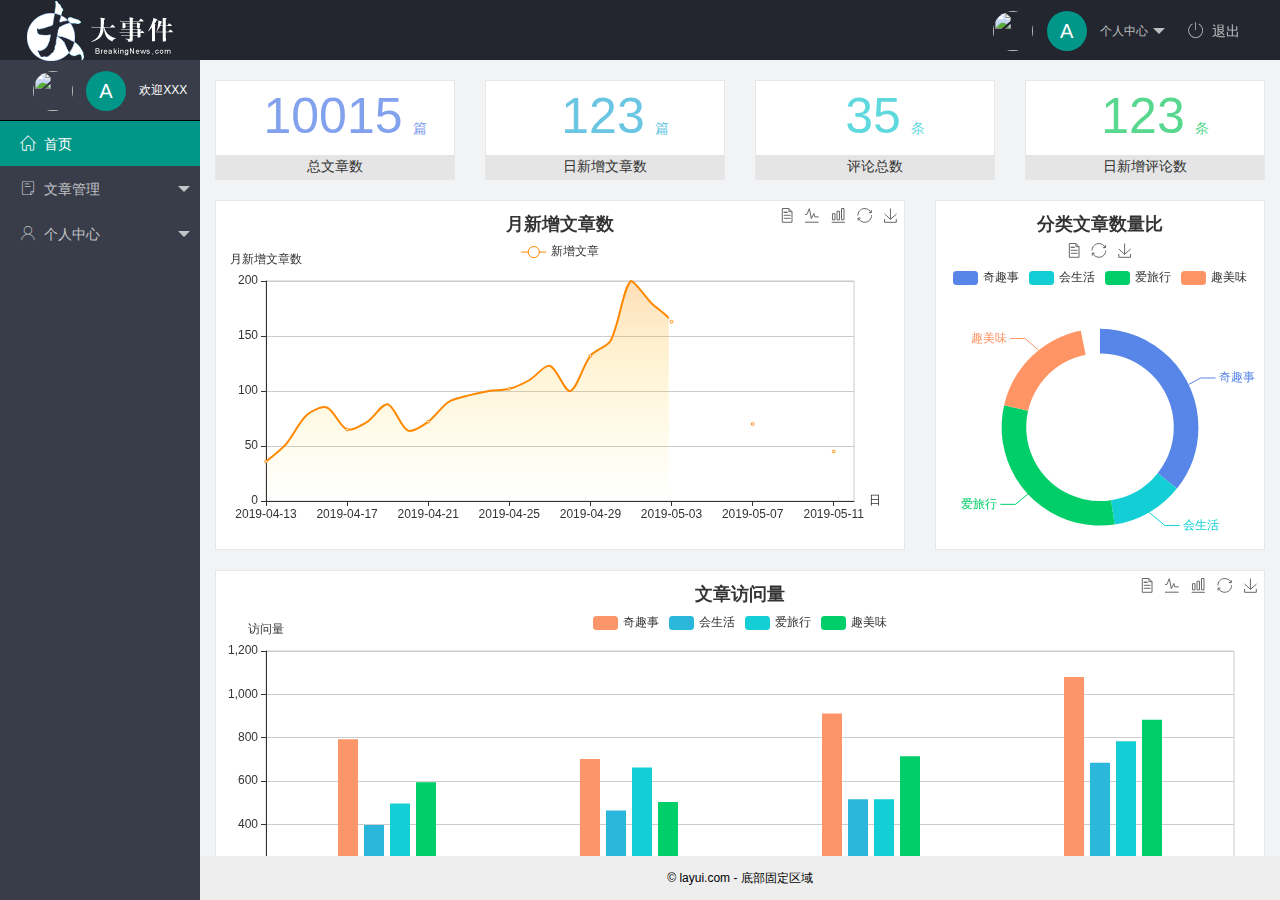
==== commit 0466333d: "个人中心功能完成" ====
--- a/index.html
+++ b/index.html
@@ -4,7 +4,7 @@
 <head>
     <meta charset="utf-8">
     <meta name="viewport" content="width=device-width, initial-scale=1, maximum-scale=1">
-    <title>layout 后台大布局 - Layui</title>
+    <title>第二遍首页</title>
     <!-- 引入layui的 样式 -->
     <link rel="stylesheet" href="/assets/lib/layui/css/layui.css">
     <!-- 引入字体图标库 -->
@@ -21,7 +21,7 @@
                 <img src="/assets/images/logo.png" alt="">
             </div>
             <!-- 头部区域（可配合layui已有的水平导航） -->
-          
+
             <!-- 头部右侧 -->
             <ul class="layui-nav layui-layout-right">
                 <li class="layui-nav-item">
@@ -31,12 +31,13 @@
                         个人中心
                     </a>
                     <dl class="layui-nav-child">
-                        <dd><a href="">基本资料</a></dd>
-                        <dd><a href="">更换头像</a></dd>
-                        <dd><a href="">重置密码</a></dd>
+                        <dd><a href="/user/user_info.html" target="fm">基本资料</a></dd>
+                        <dd><a href="/user/user_avatar.html" target="fm">更换头像</a></dd>
+                        <dd><a href="/user/user_pwd.html" target="fm">重置密码</a></dd>
                     </dl>
                 </li>
-                <li class="layui-nav-item"><a href="javascript:;" id="btnLogout"><span class="iconfont icon-tuichu"></span>退出</a></li>
+                <li class="layui-nav-item"><a href="javascript:;" id="btnLogout"><span
+                            class="iconfont icon-tuichu"></span>退出</a></li>
             </ul>
         </div>
 
@@ -51,7 +52,8 @@
                 </div>
                 <!-- 互斥标签  收缩兄弟菜单 -->
                 <ul class="layui-nav layui-nav-tree" lay-filter="test" lay-shrink="all">
-                    <li class="layui-nav-item layui-this"><a href="/home/dashboard.html" target="fm"><span class="iconfont icon-home"></span>首页</a></li>
+                    <li class="layui-nav-item layui-this"><a href="/home/dashboard.html" target="fm"><span
+                                class="iconfont icon-home"></span>首页</a></li>
                     <!-- 去除类  layui-nav-itemed  去除layui-nav-itemed 就不会开始显示 -->
                     <li class="layui-nav-item ">
                         <a class="" href="javascript:;"><span class="iconfont icon-16"></span>文章管理</a>
@@ -64,9 +66,12 @@
                     <li class="layui-nav-item">
                         <a href="javascript:;"><span class="iconfont icon-user"></span>个人中心</a>
                         <dl class="layui-nav-child">
-                            <dd><a href="javascript:;"><i class="layui-icon layui-icon-app"></i>基本资料</a></dd>
-                            <dd><a href="javascript:;"><i class="layui-icon layui-icon-app"></i>更换头像</a></dd>
-                            <dd><a href="javascript:;"><i class="layui-icon layui-icon-app"></i>重置密码</a></dd>
+                            <dd><a href="/user/user_info.html" target="fm"><i
+                                        class="layui-icon layui-icon-app"></i>基本资料</a></dd>
+                            <dd><a href="/user/user_avatar.html" target="fm"><i
+                                        class="layui-icon layui-icon-app"></i>更换头像</a></dd>
+                            <dd><a href="/user/user_pwd.html" target="fm"><i
+                                        class="layui-icon layui-icon-app"></i>重置密码</a></dd>
                         </dl>
                     </li>
                 </ul>
@@ -75,7 +80,7 @@
 
         <div class="layui-body">
             <!-- 内容主体区域 -->
-          <iframe name="fm" src="/home/dashboard.html" frameborder="0"></iframe>
+            <iframe name="fm" src="/home/dashboard.html" frameborder="0"></iframe>
         </div>
 
         <div class="layui-footer">
@@ -91,7 +96,7 @@
     <script src="/assets/js/baseAPI.js"></script>
     <!-- 引入自己的js -->
     <script src="/assets/js/index.js"></script>
-    
+
 </body>
 
 </html>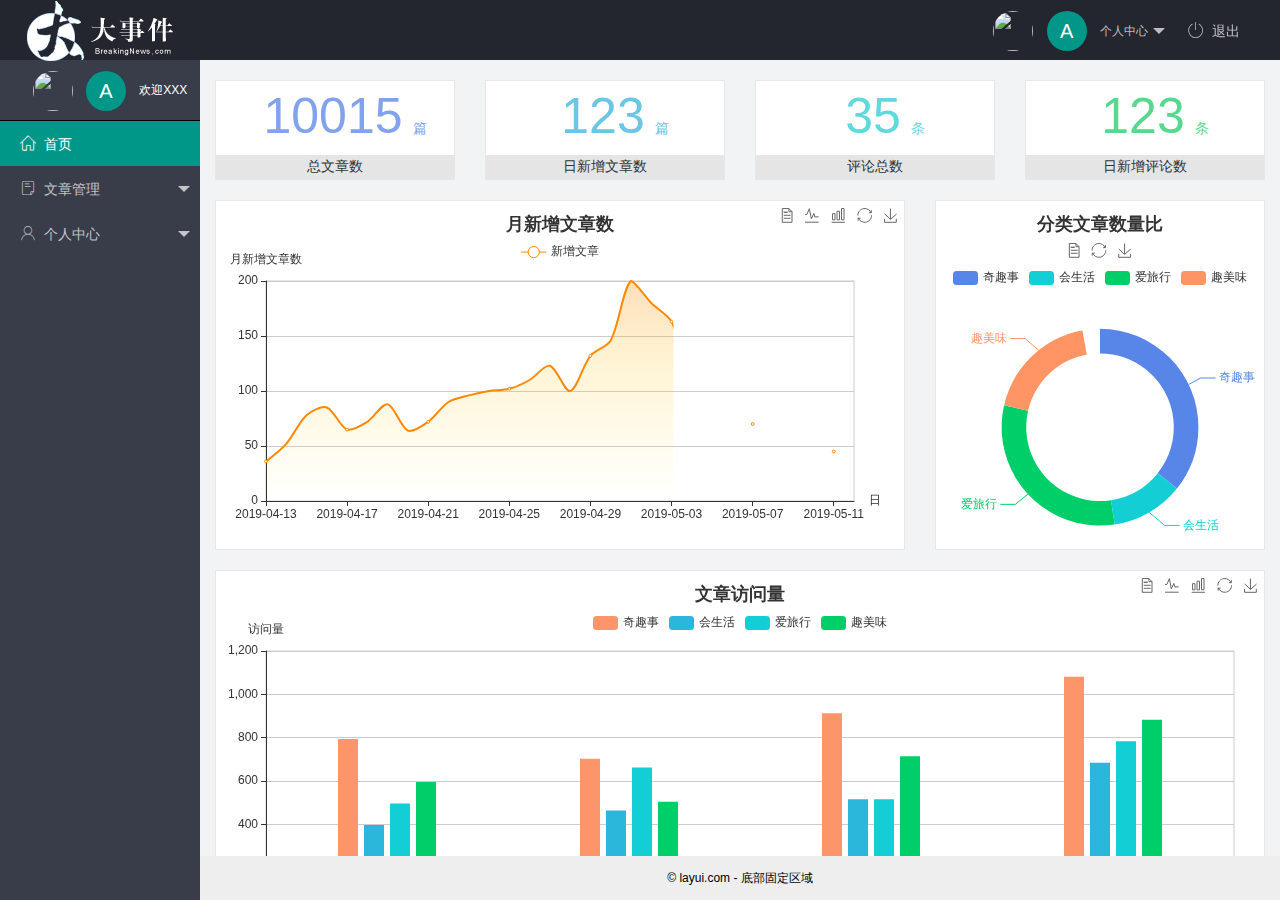
==== commit 3bb434a8: "文章功能完成！" ====
--- a/index.html
+++ b/index.html
@@ -58,9 +58,9 @@
                     <li class="layui-nav-item ">
                         <a class="" href="javascript:;"><span class="iconfont icon-16"></span>文章管理</a>
                         <dl class="layui-nav-child">
-                            <dd><a href="javascript:;"><i class="layui-icon layui-icon-app"></i>文章类别</a></dd>
-                            <dd><a href="javascript:;"><i class="layui-icon layui-icon-app"></i>文章列表</a></dd>
-                            <dd><a href="javascript:;"><i class="layui-icon layui-icon-app"></i>发表文章</a></dd>
+                            <dd><a href="/article/art_cate.html" target="fm"><i class="layui-icon layui-icon-app"></i>文章类别</a></dd>
+                            <dd><a href="/article/art_list.html" target="fm"><i class="layui-icon layui-icon-app"></i>文章列表</a></dd>
+                            <dd><a href="/article/art_pub.html" target="fm"><i class="layui-icon layui-icon-app"></i>发表文章</a></dd>
                         </dl>
                     </li>
                     <li class="layui-nav-item">
